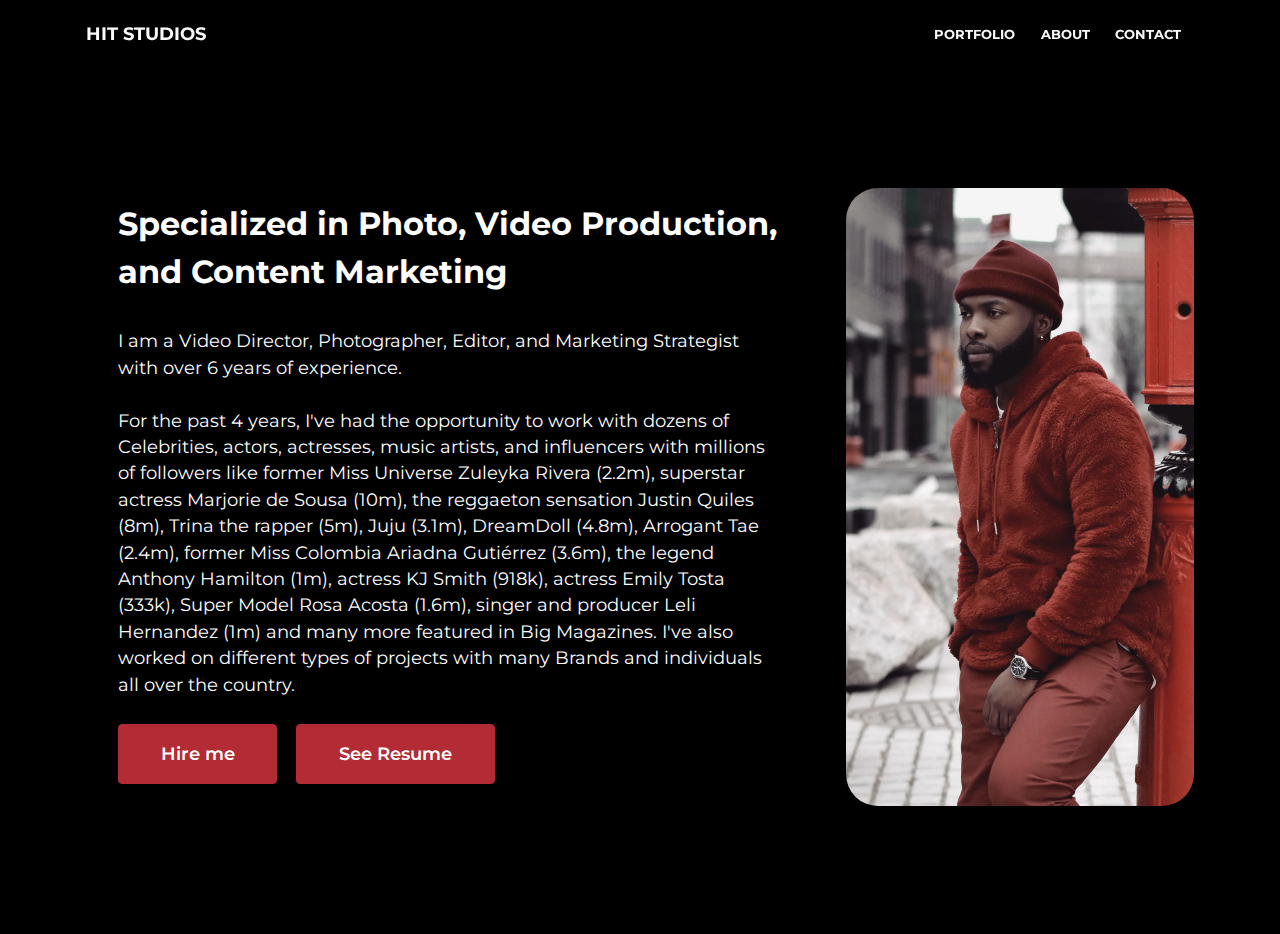
==== aboutme.html @ 70340713 "create github pages" ====
<!DOCTYPE html>
<html  >
<head>
  
  <meta charset="UTF-8">
  <meta http-equiv="X-UA-Compatible" content="IE=edge">
  
  <meta name="twitter:card" content="summary_large_image"/>
  <meta name="twitter:image:src" content="">
  <meta property="og:image" content="">
  <meta name="twitter:title" content="About">
  <meta name="viewport" content="width=device-width, initial-scale=1, minimum-scale=1">
  <link rel="shortcut icon" href="assets/images/logo1.png" type="image/x-icon">
  <meta name="description" content="">
  
  
  <title>About</title>
  <link rel="stylesheet" href="assets/tether/tether.min.css">
  <link rel="stylesheet" href="assets/bootstrap/css/bootstrap.min.css">
  <link rel="stylesheet" href="assets/bootstrap/css/bootstrap-grid.min.css">
  <link rel="stylesheet" href="assets/bootstrap/css/bootstrap-reboot.min.css">
  <link rel="stylesheet" href="assets/animatecss/animate.css">
  <link rel="stylesheet" href="assets/popup-overlay-plugin/style.css">
  <link rel="stylesheet" href="assets/dropdown/css/style.css">
  <link rel="stylesheet" href="assets/socicon/css/styles.css">
  <link rel="stylesheet" href="assets/theme/css/style.css">
  <link rel="preload" href="https://fonts.googleapis.com/css?family=Montserrat:100,200,300,400,500,600,700,800,900,100i,200i,300i,400i,500i,600i,700i,800i,900i&display=swap" as="style" onload="this.onload=null;this.rel='stylesheet'">
  <noscript><link rel="stylesheet" href="https://fonts.googleapis.com/css?family=Montserrat:100,200,300,400,500,600,700,800,900,100i,200i,300i,400i,500i,600i,700i,800i,900i&display=swap"></noscript>
  <link rel="preload" as="style" href="assets/mobirise/css/mbr-additional.css"><link rel="stylesheet" href="assets/mobirise/css/mbr-additional.css" type="text/css">
  
  
  <!-- Facebook Pixel Code -->
<script>
!function(f,b,e,v,n,t,s)
{if(f.fbq)return;n=f.fbq=function(){n.callMethod?
n.callMethod.apply(n,arguments):n.queue.push(arguments)};
if(!f._fbq)f._fbq=n;n.push=n;n.loaded=!0;n.version='2.0';
n.queue=[];t=b.createElement(e);t.async=!0;
t.src=v;s=b.getElementsByTagName(e)[0];
s.parentNode.insertBefore(t,s)}(window, document,'script',
'https://connect.facebook.net/en_US/fbevents.js');
fbq('init', '440185523638708');
fbq('track', 'PageView');
</script>
<noscript><img height="1" width="1" style="display:none"
src="https://www.facebook.com/tr?id=440185523638708&ev=PageView&noscript=1"
/></noscript>
<!-- End Facebook Pixel Code -->
  
</head>
<body>
  
  <section class="menu1 cid-u1KD0kD5bC" once="menu" id="menu1-4o">
    

    <nav class="navbar navbar-dropdown navbar-fixed-top navbar-expand-lg">

        <div class="container">
            <div class="navbar-brand">
                
                <span class="navbar-caption-wrap"><a class="navbar-caption text-white display-7" href="#">HIT STUDIOS</a></span>
            </div>            
            <button class="navbar-toggler" type="button" data-toggle="collapse" data-target="#navbarSupportedContent" aria-controls="navbarNavAltMarkup" aria-expanded="false" aria-label="Toggle navigation">
                <div class="hamburger">
                    <span></span>
                    <span></span>
                    <span></span>
                    <span></span>
                </div>
            </button>
            <div class="collapse navbar-collapse" id="navbarSupportedContent">
                <ul class="navbar-nav nav-dropdown nav-right" data-app-modern-menu="true"><li class="nav-item"><a class="nav-link link text-white text-primary display-4" href="index.html" aria-expanded="false"><strong>PORTFOLIO<br></strong><div class="line-animation"></div></a></li><li class="nav-item"><a class="nav-link link text-white text-primary display-4" href="aboutme.html" aria-expanded="false"><strong>ABOUT<br></strong><div class="line-animation"></div></a></li><li class="nav-item"><a class="nav-link link text-white text-primary display-4" href="contact.html" aria-expanded="false"><strong>CONTACT</strong></a></li></ul>

                
            </div>
        </div>
    </nav>
</section>

<section data-bs-version="5.1" class="header3 cid-u1K4dAaE6f" id="header03-3e">

    

    
    

    <div class="container">
        <div class="row justify-content-center">
            <div class="col-12 col-md-12 col-lg-4 image-wrapper">
                <img class="w-100" src="assets/images/7f0f833c-0591-4f5b-a99b-23167aa77775-2-696x1236.jpg" alt="">
            </div>
            <div class="col-12 col-lg col-md-12">
                <div class="text-wrapper align-left">
                    <h1 class="mbr-section-title mbr-fonts-style mb-4 display-5"><strong>Specialized in Photo, Video Production, and Content Marketing&nbsp;</strong></h1>
                    <p class="mbr-text mbr-fonts-style display-7">I am a Video Director, Photographer, Editor, and Marketing Strategist with over 6 years of experience.<br><br>For the past 4 years, I've had the opportunity to work with dozens of Celebrities, actors, actresses, music artists, and influencers with millions of followers like former Miss Universe Zuleyka Rivera (2.2m), superstar actress Marjorie de Sousa (10m), the reggaeton sensation Justin Quiles (8m), Trina the rapper (5m), Juju (3.1m), DreamDoll (4.8m), Arrogant Tae (2.4m), former Miss Colombia Ariadna Gutiérrez (3.6m), the legend Anthony Hamilton (1m), actress KJ Smith (918k), actress Emily Tosta (333k), Super Model Rosa Acosta (1.6m), singer and producer Leli Hernandez (1m) and many more featured in Big Magazines. I've also worked on different types of projects with many Brands and individuals all over the country.&nbsp;</p>
                    <div class="mbr-section-btn mt-3"><a class="btn btn-lg btn-secondary display-7" href="#">Hire me</a> <a class="btn btn-lg btn-secondary display-7" href="#">See Resume</a></div>
                </div>
            </div>
        </div>
    </div>
</section>


<script src="assets/web/assets/jquery/jquery.min.js"></script>
  <script src="assets/popper/popper.min.js"></script>
  <script src="assets/tether/tether.min.js"></script>
  <script src="assets/bootstrap/js/bootstrap.min.js"></script>
  <script src="assets/smoothscroll/smooth-scroll.js"></script>
  <script src="assets/viewportchecker/jquery.viewportchecker.js"></script>
  <script src="assets/dropdown/js/nav-dropdown.js"></script>
  <script src="assets/dropdown/js/navbar-dropdown.js"></script>
  <script src="assets/touchswipe/jquery.touch-swipe.min.js"></script>
  <script src="assets/theme/js/script.js"></script>
  
  
  
 <div id="scrollToTop" class="scrollToTop mbr-arrow-up"><a style="text-align: center;"><i class="mbr-arrow-up-icon mbr-arrow-up-icon-cm cm-icon cm-icon-smallarrow-up"></i></a></div>
    <input name="animation" type="hidden">
  </body>
</html>
---- assets/popup-overlay-plugin/style.css ----
html.is-builder .modal-backdrop.show {
    display: none !important;
}
---- assets/dropdown/css/style.css ----
.navbar-dropdown {
  left: 0;
  padding: 0;
  position: absolute;
  right: 0;
  top: 0;
  transition: all 0.45s ease;
  z-index: 1030;
  background: #282828; }
  .navbar-dropdown .navbar-logo {
    margin-right: 0.8rem;
    transition: margin 0.3s ease-in-out;
    vertical-align: middle; }
    .navbar-dropdown .navbar-logo img {
      height: 3.125rem;
      transition: all 0.3s ease-in-out; }
    .navbar-dropdown .navbar-logo.mbr-iconfont {
      font-size: 3.125rem;
      line-height: 3.125rem; }
  .navbar-dropdown .navbar-caption {
    font-weight: 700;
    white-space: normal;
    vertical-align: -4px;
    line-height: 3.125rem !important; }
    .navbar-dropdown .navbar-caption, .navbar-dropdown .navbar-caption:hover {
      color: inherit;
      text-decoration: none; }
  .navbar-dropdown .mbr-iconfont + .navbar-caption {
    vertical-align: -1px; }
  .navbar-dropdown.navbar-fixed-top {
    position: fixed; }
  .navbar-dropdown .navbar-brand span {
    vertical-align: -4px; }
  .navbar-dropdown.bg-color.transparent {
    background: none; }
  .navbar-dropdown.navbar-short .navbar-brand {
    padding: 0.625rem 0; }
    .navbar-dropdown.navbar-short .navbar-brand span {
      vertical-align: -1px; }
  .navbar-dropdown.navbar-short .navbar-caption {
    line-height: 2.375rem !important;
    vertical-align: -2px; }
  .navbar-dropdown.navbar-short .navbar-logo {
    margin-right: 0.5rem; }
    .navbar-dropdown.navbar-short .navbar-logo img {
      height: 2.375rem; }
    .navbar-dropdown.navbar-short .navbar-logo.mbr-iconfont {
      font-size: 2.375rem;
      line-height: 2.375rem; }
  .navbar-dropdown.navbar-short .mbr-table-cell {
    height: 3.625rem; }
  .navbar-dropdown .navbar-close {
    left: 0.6875rem;
    position: fixed;
    top: 0.75rem;
    z-index: 1000; }
  .navbar-dropdown .hamburger-icon {
    content: "";
    display: inline-block;
    vertical-align: middle;
    width: 16px;
    -webkit-box-shadow: 0 -6px 0 1px #282828,0 0 0 1px #282828,0 6px 0 1px #282828;
    -moz-box-shadow: 0 -6px 0 1px #282828,0 0 0 1px #282828,0 6px 0 1px #282828;
    box-shadow: 0 -6px 0 1px #282828,0 0 0 1px #282828,0 6px 0 1px #282828; }

.dropdown-menu .dropdown-toggle[data-toggle="dropdown-submenu"]::after {
  border-bottom: 0.35em solid transparent;
  border-left: 0.35em solid;
  border-right: 0;
  border-top: 0.35em solid transparent;
  margin-left: 0.3rem; }

.dropdown-menu .dropdown-item:focus {
  outline: 0; }

.nav-dropdown {
  font-size: 0.75rem;
  font-weight: 500;
  height: auto !important; }
  .nav-dropdown .nav-btn {
    padding-left: 1rem; }
  .nav-dropdown .link {
    margin: .667em 1.667em;
    font-weight: 500;
    padding: 0;
    transition: color .2s ease-in-out; }
    .nav-dropdown .link.dropdown-toggle {
      margin-right: 2.583em; }
      .nav-dropdown .link.dropdown-toggle::after {
        margin-left: .25rem;
        border-top: 0.35em solid;
        border-right: 0.35em solid transparent;
        border-left: 0.35em solid transparent;
        border-bottom: 0; }
      .nav-dropdown .link.dropdown-toggle[aria-expanded="true"] {
        margin: 0;
        padding: 0.667em 3.263em  0.667em 1.667em; }
  .nav-dropdown .link::after,
  .nav-dropdown .dropdown-item::after {
    color: inherit; }
  .nav-dropdown .btn {
    font-size: 0.75rem;
    font-weight: 700;
    letter-spacing: 0;
    margin-bottom: 0;
    padding-left: 1.25rem;
    padding-right: 1.25rem; }
  .nav-dropdown .dropdown-menu {
    border-radius: 0;
    border: 0;
    left: 0;
    margin: 0;
    padding-bottom: 1.25rem;
    padding-top: 1.25rem;
    position: relative; }
  .nav-dropdown .dropdown-submenu {
    margin-left: 0.125rem;
    top: 0; }
  .nav-dropdown .dropdown-item {
    font-weight: 500;
    line-height: 2;
    padding: 0.3846em 4.615em 0.3846em 1.5385em;
    position: relative;
    transition: color .2s ease-in-out, background-color .2s ease-in-out; }
    .nav-dropdown .dropdown-item::after {
      margin-top: -0.3077em;
      position: absolute;
      right: 1.1538em;
      top: 50%; }
    .nav-dropdown .dropdown-item:focus, .nav-dropdown .dropdown-item:hover {
      background: none; }

@media (max-width: 767px) {
  .nav-dropdown.navbar-toggleable-sm {
    bottom: 0;
    display: none;
    left: 0;
    overflow-x: hidden;
    position: fixed;
    top: 0;
    transform: translateX(-100%);
    -ms-transform: translateX(-100%);
    -webkit-transform: translateX(-100%);
    width: 18.75rem;
    z-index: 999; } }
.nav-dropdown.navbar-toggleable-xl {
  bottom: 0;
  display: none;
  left: 0;
  overflow-x: hidden;
  position: fixed;
  top: 0;
  transform: translateX(-100%);
  -ms-transform: translateX(-100%);
  -webkit-transform: translateX(-100%);
  width: 18.75rem;
  z-index: 999; }

.nav-dropdown-sm {
  display: block !important;
  overflow-x: hidden;
  overflow: auto;
  padding-top: 3.875rem; }
  .nav-dropdown-sm::after {
    content: "";
    display: block;
    height: 3rem;
    width: 100%; }
  .nav-dropdown-sm.collapse.in ~ .navbar-close {
    display: block !important; }
  .nav-dropdown-sm.collapsing, .nav-dropdown-sm.collapse.in {
    transform: translateX(0);
    -ms-transform: translateX(0);
    -webkit-transform: translateX(0);
    transition: all 0.25s ease-out;
    -webkit-transition: all 0.25s ease-out;
    background: #282828; }
  .nav-dropdown-sm.collapsing[aria-expanded="false"] {
    transform: translateX(-100%);
    -ms-transform: translateX(-100%);
    -webkit-transform: translateX(-100%); }
  .nav-dropdown-sm .nav-item {
    display: block;
    margin-left: 0 !important;
    padding-left: 0; }
  .nav-dropdown-sm .link,
  .nav-dropdown-sm .dropdown-item {
    border-top: 1px dotted rgba(255, 255, 255, 0.1);
    font-size: 0.8125rem;
    line-height: 1.6;
    margin: 0 !important;
    padding: 0.875rem 2.4rem 0.875rem 1.5625rem !important;
    position: relative;
    white-space: normal; }
    .nav-dropdown-sm .link:focus, .nav-dropdown-sm .link:hover,
    .nav-dropdown-sm .dropdown-item:focus,
    .nav-dropdown-sm .dropdown-item:hover {
      background: rgba(0, 0, 0, 0.2) !important;
      color: #c0a375; }
  .nav-dropdown-sm .nav-btn {
    position: relative;
    padding: 1.5625rem 1.5625rem 0 1.5625rem; }
    .nav-dropdown-sm .nav-btn::before {
      border-top: 1px dotted rgba(255, 255, 255, 0.1);
      content: "";
      left: 0;
      position: absolute;
      top: 0;
      width: 100%; }
    .nav-dropdown-sm .nav-btn + .nav-btn {
      padding-top: 0.625rem; }
      .nav-dropdown-sm .nav-btn + .nav-btn::before {
        display: none; }
  .nav-dropdown-sm .btn {
    padding: 0.625rem 0; }
  .nav-dropdown-sm .dropdown-toggle[data-toggle="dropdown-submenu"]::after {
    margin-left: .25rem;
    border-top: 0.35em solid;
    border-right: 0.35em solid transparent;
    border-left: 0.35em solid transparent;
    border-bottom: 0; }
  .nav-dropdown-sm .dropdown-toggle[data-toggle="dropdown-submenu"][aria-expanded="true"]::after {
    border-top: 0;
    border-right: 0.35em solid transparent;
    border-left: 0.35em solid transparent;
    border-bottom: 0.35em solid; }
  .nav-dropdown-sm .dropdown-menu {
    margin: 0;
    padding: 0;
    position: relative;
    top: 0;
    left: 0;
    width: 100%;
    border: 0;
    float: none;
    border-radius: 0;
    background: none; }
  .nav-dropdown-sm .dropdown-submenu {
    left: 100%;
    margin-left: 0.125rem;
    margin-top: -1.25rem;
    top: 0; }

.navbar-toggleable-sm .nav-dropdown .dropdown-menu {
  position: absolute; }

.navbar-toggleable-sm .nav-dropdown .dropdown-submenu {
  left: 100%;
  margin-left: 0.125rem;
  margin-top: -1.25rem;
  top: 0; }

.navbar-toggleable-sm.opened .nav-dropdown .dropdown-menu {
  position: relative; }

.navbar-toggleable-sm.opened .nav-dropdown .dropdown-submenu {
  left: 0;
  margin-left: 00rem;
  margin-top: 0rem;
  top: 0; }

.is-builder .nav-dropdown.collapsing {
  transition: none !important; }

/*# sourceMappingURL=style.css.map */
---- assets/socicon/css/styles.css ----
@charset "UTF-8";

@font-face {
  font-family: 'Socicon';
  src:  url('../fonts/socicon.eot');
  src:  url('../fonts/socicon.eot?#iefix') format('embedded-opentype'),
    url('../fonts/socicon.woff2') format('woff2'),
    url('../fonts/socicon.ttf') format('truetype'),
    url('../fonts/socicon.woff') format('woff'),
    url('../fonts/socicon.svg#socicon') format('svg');
  font-weight: normal;
  font-style: normal;
  font-display: swap;
}

[data-icon]:before {
  font-family: "socicon" !important;
  content: attr(data-icon);
  font-style: normal !important;
  font-weight: normal !important;
  font-variant: normal !important;
  text-transform: none !important;
  speak: none;
  line-height: 1;
  -webkit-font-smoothing: antialiased;
  -moz-osx-font-smoothing: grayscale;
}

[class^="socicon-"], [class*=" socicon-"] {
  /* use !important to prevent issues with browser extensions that change fonts */
  font-family: 'Socicon' !important;
  speak: none;
  font-style: normal;
  font-weight: normal;
  font-variant: normal;
  text-transform: none;
  line-height: 1;

  /* Better Font Rendering =========== */
  -webkit-font-smoothing: antialiased;
  -moz-osx-font-smoothing: grayscale;
}

.socicon-eitaa:before {
  content: "\e97c";
}
.socicon-soroush:before {
  content: "\e97d";
}
.socicon-bale:before {
  content: "\e97e";
}
.socicon-zazzle:before {
  content: "\e97b";
}
.socicon-society6:before {
  content: "\e97a";
}
.socicon-redbubble:before {
  content: "\e979";
}
.socicon-avvo:before {
  content: "\e978";
}
.socicon-stitcher:before {
  content: "\e977";
}
.socicon-googlehangouts:before {
  content: "\e974";
}
.socicon-dlive:before {
  content: "\e975";
}
.socicon-vsco:before {
  content: "\e976";
}
.socicon-flipboard:before {
  content: "\e973";
}
.socicon-ubuntu:before {
  content: "\e958";
}
.socicon-artstation:before {
  content: "\e959";
}
.socicon-invision:before {
  content: "\e95a";
}
.socicon-torial:before {
  content: "\e95b";
}
.socicon-collectorz:before {
  content: "\e95c";
}
.socicon-seenthis:before {
  content: "\e95d";
}
.socicon-googleplaymusic:before {
  content: "\e95e";
}
.socicon-debian:before {
  content: "\e95f";
}
.socicon-filmfreeway:before {
  content: "\e960";
}
.socicon-gnome:before {
  content: "\e961";
}
.socicon-itchio:before {
  content: "\e962";
}
.socicon-jamendo:before {
  content: "\e963";
}
.socicon-mix:before {
  content: "\e964";
}
.socicon-sharepoint:before {
  content: "\e965";
}
.socicon-tinder:before {
  content: "\e966";
}
.socicon-windguru:before {
  content: "\e967";
}
.socicon-cdbaby:before {
  content: "\e968";
}
.socicon-elementaryos:before {
  content: "\e969";
}
.socicon-stage32:before {
  content: "\e96a";
}
.socicon-tiktok:before {
  content: "\e96b";
}
.socicon-gitter:before {
  content: "\e96c";
}
.socicon-letterboxd:before {
  content: "\e96d";
}
.socicon-threema:before {
  content: "\e96e";
}
.socicon-splice:before {
  content: "\e96f";
}
.socicon-metapop:before {
  content: "\e970";
}
.socicon-naver:before {
  content: "\e971";
}
.socicon-remote:before {
  content: "\e972";
}
.socicon-internet:before {
  content: "\e957";
}
.socicon-moddb:before {
  content: "\e94b";
}
.socicon-indiedb:before {
  content: "\e94c";
}
.socicon-traxsource:before {
  content: "\e94d";
}
.socicon-gamefor:before {
  content: "\e94e";
}
.socicon-pixiv:before {
  content: "\e94f";
}
.socicon-myanimelist:before {
  content: "\e950";
}
.socicon-blackberry:before {
  content: "\e951";
}
.socicon-wickr:before {
  content: "\e952";
}
.socicon-spip:before {
  content: "\e953";
}
.socicon-napster:before {
  content: "\e954";
}
.socicon-beatport:before {
  content: "\e955";
}
.socicon-hackerone:before {
  content: "\e956";
}
.socicon-hackernews:before {
  content: "\e946";
}
.socicon-smashwords:before {
  content: "\e947";
}
.socicon-kobo:before {
  content: "\e948";
}
.socicon-bookbub:before {
  content: "\e949";
}
.socicon-mailru:before {
  content: "\e94a";
}
.socicon-gitlab:before {
  content: "\e945";
}
.socicon-instructables:before {
  content: "\e944";
}
.socicon-portfolio:before {
  content: "\e943";
}
.socicon-codered:before {
  content: "\e940";
}
.socicon-origin:before {
  content: "\e941";
}
.socicon-nextdoor:before {
  content: "\e942";
}
.socicon-udemy:before {
  content: "\e93f";
}
.socicon-livemaster:before {
  content: "\e93e";
}
.socicon-crunchbase:before {
  content: "\e93b";
}
.socicon-homefy:before {
  content: "\e93c";
}
.socicon-calendly:before {
  content: "\e93d";
}
.socicon-realtor:before {
  content: "\e90f";
}
.socicon-tidal:before {
  content: "\e910";
}
.socicon-qobuz:before {
  content: "\e911";
}
.socicon-natgeo:before {
  content: "\e912";
}
.socicon-mastodon:before {
  content: "\e913";
}
.socicon-unsplash:before {
  content: "\e914";
}
.socicon-homeadvisor:before {
  content: "\e915";
}
.socicon-angieslist:before {
  content: "\e916";
}
.socicon-codepen:before {
  content: "\e917";
}
.socicon-slack:before {
  content: "\e918";
}
.socicon-openaigym:before {
  content: "\e919";
}
.socicon-logmein:before {
  content: "\e91a";
}
.socicon-fiverr:before {
  content: "\e91b";
}
.socicon-gotomeeting:before {
  content: "\e91c";
}
.socicon-aliexpress:before {
  content: "\e91d";
}
.socicon-guru:before {
  content: "\e91e";
}
.socicon-appstore:before {
  content: "\e91f";
}
.socicon-homes:before {
  content: "\e920";
}
.socicon-zoom:before {
  content: "\e921";
}
.socicon-alibaba:before {
  content: "\e922";
}
.socicon-craigslist:before {
  content: "\e923";
}
.socicon-wix:before {
  content: "\e924";
}
.socicon-redfin:before {
  content: "\e925";
}
.socicon-googlecalendar:before {
  content: "\e926";
}
.socicon-shopify:before {
  content: "\e927";
}
.socicon-freelancer:before {
  content: "\e928";
}
.socicon-seedrs:before {
  content: "\e929";
}
.socicon-bing:before {
  content: "\e92a";
}
.socicon-doodle:before {
  content: "\e92b";
}
.socicon-bonanza:before {
  content: "\e92c";
}
.socicon-squarespace:before {
  content: "\e92d";
}
.socicon-toptal:before {
  content: "\e92e";
}
.socicon-gust:before {
  content: "\e92f";
}
.socicon-ask:before {
  content: "\e930";
}
.socicon-trulia:before {
  content: "\e931";
}
.socicon-loomly:before {
  content: "\e932";
}
.socicon-ghost:before {
  content: "\e933";
}
.socicon-upwork:before {
  content: "\e934";
}
.socicon-fundable:before {
  content: "\e935";
}
.socicon-booking:before {
  content: "\e936";
}
.socicon-googlemaps:before {
  content: "\e937";
}
.socicon-zillow:before {
  content: "\e938";
}
.socicon-niconico:before {
  content: "\e939";
}
.socicon-toneden:before {
  content: "\e93a";
}
.socicon-augment:before {
  content: "\e908";
}
.socicon-bitbucket:before {
  content: "\e909";
}
.socicon-fyuse:before {
  content: "\e90a";
}
.socicon-yt-gaming:before {
  content: "\e90b";
}
.socicon-sketchfab:before {
  content: "\e90c";
}
.socicon-mobcrush:before {
  content: "\e90d";
}
.socicon-microsoft:before {
  content: "\e90e";
}
.socicon-pandora:before {
  content: "\e907";
}
.socicon-messenger:before {
  content: "\e906";
}
.socicon-gamewisp:before {
  content: "\e905";
}
.socicon-bloglovin:before {
  content: "\e904";
}
.socicon-tunein:before {
  content: "\e903";
}
.socicon-gamejolt:before {
  content: "\e901";
}
.socicon-trello:before {
  content: "\e902";
}
.socicon-spreadshirt:before {
  content: "\e900";
}
.socicon-500px:before {
  content: "\e000";
}
.socicon-8tracks:before {
  content: "\e001";
}
.socicon-airbnb:before {
  content: "\e002";
}
.socicon-alliance:before {
  content: "\e003";
}
.socicon-amazon:before {
  content: "\e004";
}
.socicon-amplement:before {
  content: "\e005";
}
.socicon-android:before {
  content: "\e006";
}
.socicon-angellist:before {
  content: "\e007";
}
.socicon-apple:before {
  content: "\e008";
}
.socicon-appnet:before {
  content: "\e009";
}
.socicon-baidu:before {
  content: "\e00a";
}
.socicon-bandcamp:before {
  content: "\e00b";
}
.socicon-battlenet:before {
  content: "\e00c";
}
.socicon-mixer:before {
  content: "\e00d";
}
.socicon-bebee:before {
  content: "\e00e";
}
.socicon-bebo:before {
  content: "\e00f";
}
.socicon-behance:before {
  content: "\e010";
}
.socicon-blizzard:before {
  content: "\e011";
}
.socicon-blogger:before {
  content: "\e012";
}
.socicon-buffer:before {
  content: "\e013";
}
.socicon-chrome:before {
  content: "\e014";
}
.socicon-coderwall:before {
  content: "\e015";
}
.socicon-curse:before {
  content: "\e016";
}
.socicon-dailymotion:before {
  content: "\e017";
}
.socicon-deezer:before {
  content: "\e018";
}
.socicon-delicious:before {
  content: "\e019";
}
.socicon-deviantart:before {
  content: "\e01a";
}
.socicon-diablo:before {
  content: "\e01b";
}
.socicon-digg:before {
  content: "\e01c";
}
.socicon-discord:before {
  content: "\e01d";
}
.socicon-disqus:before {
  content: "\e01e";
}
.socicon-douban:before {
  content: "\e01f";
}
.socicon-draugiem:before {
  content: "\e020";
}
.socicon-dribbble:before {
  content: "\e021";
}
.socicon-drupal:before {
  content: "\e022";
}
.socicon-ebay:before {
  content: "\e023";
}
.socicon-ello:before {
  content: "\e024";
}
.socicon-endomodo:before {
  content: "\e025";
}
.socicon-envato:before {
  content: "\e026";
}
.socicon-etsy:before {
  content: "\e027";
}
.socicon-facebook:before {
  content: "\e028";
}
.socicon-feedburner:before {
  content: "\e029";
}
.socicon-filmweb:before {
  content: "\e02a";
}
.socicon-firefox:before {
  content: "\e02b";
}
.socicon-flattr:before {
  content: "\e02c";
}
.socicon-flickr:before {
  content: "\e02d";
}
.socicon-formulr:before {
  content: "\e02e";
}
.socicon-forrst:before {
  content: "\e02f";
}
.socicon-foursquare:before {
  content: "\e030";
}
.socicon-friendfeed:before {
  content: "\e031";
}
.socicon-github:before {
  content: "\e032";
}
.socicon-goodreads:before {
  content: "\e033";
}
.socicon-google:before {
  content: "\e034";
}
.socicon-googlescholar:before {
  content: "\e035";
}
.socicon-googlegroups:before {
  content: "\e036";
}
.socicon-googlephotos:before {
  content: "\e037";
}
.socicon-googleplus:before {
  content: "\e038";
}
.socicon-grooveshark:before {
  content: "\e039";
}
.socicon-hackerrank:before {
  content: "\e03a";
}
.socicon-hearthstone:before {
  content: "\e03b";
}
.socicon-hellocoton:before {
  content: "\e03c";
}
.socicon-heroes:before {
  content: "\e03d";
}
.socicon-smashcast:before {
  content: "\e03e";
}
.socicon-horde:before {
  content: "\e03f";
}
.socicon-houzz:before {
  content: "\e040";
}
.socicon-icq:before {
  content: "\e041";
}
.socicon-identica:before {
  content: "\e042";
}
.socicon-imdb:before {
  content: "\e043";
}
.socicon-instagram:before {
  content: "\e044";
}
.socicon-issuu:before {
  content: "\e045";
}
.socicon-istock:before {
  content: "\e046";
}
.socicon-itunes:before {
  content: "\e047";
}
.socicon-keybase:before {
  content: "\e048";
}
.socicon-lanyrd:before {
  content: "\e049";
}
.socicon-lastfm:before {
  content: "\e04a";
}
.socicon-line:before {
  content: "\e04b";
}
.socicon-linkedin:before {
  content: "\e04c";
}
.socicon-livejournal:before {
  content: "\e04d";
}
.socicon-lyft:before {
  content: "\e04e";
}
.socicon-macos:before {
  content: "\e04f";
}
.socicon-mail:before {
  content: "\e050";
}
.socicon-medium:before {
  content: "\e051";
}
.socicon-meetup:before {
  content: "\e052";
}
.socicon-mixcloud:before {
  content: "\e053";
}
.socicon-modelmayhem:before {
  content: "\e054";
}
.socicon-mumble:before {
  content: "\e055";
}
.socicon-myspace:before {
  content: "\e056";
}
.socicon-newsvine:before {
  content: "\e057";
}
.socicon-nintendo:before {
  content: "\e058";
}
.socicon-npm:before {
  content: "\e059";
}
.socicon-odnoklassniki:before {
  content: "\e05a";
}
.socicon-openid:before {
  content: "\e05b";
}
.socicon-opera:before {
  content: "\e05c";
}
.socicon-outlook:before {
  content: "\e05d";
}
.socicon-overwatch:before {
  content: "\e05e";
}
.socicon-patreon:before {
  content: "\e05f";
}
.socicon-paypal:before {
  content: "\e060";
}
.socicon-periscope:before {
  content: "\e061";
}
.socicon-persona:before {
  content: "\e062";
}
.socicon-pinterest:before {
  content: "\e063";
}
.socicon-play:before {
  content: "\e064";
}
.socicon-player:before {
  content: "\e065";
}
.socicon-playstation:before {
  content: "\e066";
}
.socicon-pocket:before {
  content: "\e067";
}
.socicon-qq:before {
  content: "\e068";
}
.socicon-quora:before {
  content: "\e069";
}
.socicon-raidcall:before {
  content: "\e06a";
}
.socicon-ravelry:before {
  content: "\e06b";
}
.socicon-reddit:before {
  content: "\e06c";
}
.socicon-renren:before {
  content: "\e06d";
}
.socicon-researchgate:before {
  content: "\e06e";
}
.socicon-residentadvisor:before {
  content: "\e06f";
}
.socicon-reverbnation:before {
  content: "\e070";
}
.socicon-rss:before {
  content: "\e071";
}
.socicon-sharethis:before {
  content: "\e072";
}
.socicon-skype:before {
  content: "\e073";
}
.socicon-slideshare:before {
  content: "\e074";
}
.socicon-smugmug:before {
  content: "\e075";
}
.socicon-snapchat:before {
  content: "\e076";
}
.socicon-songkick:before {
  content: "\e077";
}
.socicon-soundcloud:before {
  content: "\e078";
}
.socicon-spotify:before {
  content: "\e079";
}
.socicon-stackexchange:before {
  content: "\e07a";
}
.socicon-stackoverflow:before {
  content: "\e07b";
}
.socicon-starcraft:before {
  content: "\e07c";
}
.socicon-stayfriends:before {
  content: "\e07d";
}
.socicon-steam:before {
  content: "\e07e";
}
.socicon-storehouse:before {
  content: "\e07f";
}
.socicon-strava:before {
  content: "\e080";
}
.socicon-streamjar:before {
  content: "\e081";
}
.socicon-stumbleupon:before {
  content: "\e082";
}
.socicon-swarm:before {
  content: "\e083";
}
.socicon-teamspeak:before {
  content: "\e084";
}
.socicon-teamviewer:before {
  content: "\e085";
}
.socicon-technorati:before {
  content: "\e086";
}
.socicon-telegram:before {
  content: "\e087";
}
.socicon-tripadvisor:before {
  content: "\e088";
}
.socicon-tripit:before {
  content: "\e089";
}
.socicon-triplej:before {
  content: "\e08a";
}
.socicon-tumblr:before {
  content: "\e08b";
}
.socicon-twitch:before {
  content: "\e08c";
}
.socicon-twitter:before {
  content: "\e08d";
}
.socicon-uber:before {
  content: "\e08e";
}
.socicon-ventrilo:before {
  content: "\e08f";
}
.socicon-viadeo:before {
  content: "\e090";
}
.socicon-viber:before {
  content: "\e091";
}
.socicon-viewbug:before {
  content: "\e092";
}
.socicon-vimeo:before {
  content: "\e093";
}
.socicon-vine:before {
  content: "\e094";
}
.socicon-vkontakte:before {
  content: "\e095";
}
.socicon-warcraft:before {
  content: "\e096";
}
.socicon-wechat:before {
  content: "\e097";
}
.socicon-weibo:before {
  content: "\e098";
}
.socicon-whatsapp:before {
  content: "\e099";
}
.socicon-wikipedia:before {
  content: "\e09a";
}
.socicon-windows:before {
  content: "\e09b";
}
.socicon-wordpress:before {
  content: "\e09c";
}
.socicon-wykop:before {
  content: "\e09d";
}
.socicon-xbox:before {
  content: "\e09e";
}
.socicon-xing:before {
  content: "\e09f";
}
.socicon-yahoo:before {
  content: "\e0a0";
}
.socicon-yammer:before {
  content: "\e0a1";
}
.socicon-yandex:before {
  content: "\e0a2";
}
.socicon-yelp:before {
  content: "\e0a3";
}
.socicon-younow:before {
  content: "\e0a4";
}
.socicon-youtube:before {
  content: "\e0a5";
}
.socicon-zapier:before {
  content: "\e0a6";
}
.socicon-zerply:before {
  content: "\e0a7";
}
.socicon-zomato:before {
  content: "\e0a8";
}
.socicon-zynga:before {
  content: "\e0a9";
}
---- assets/theme/css/style.css ----
section{background-color:#ffffff}body{font-style:normal;line-height:1.5;font-weight:400;color:#000000;position:relative}section,.container,.container-fluid{position:relative;word-wrap:break-word}a.mbr-iconfont:hover{text-decoration:none}.article .lead p,.article .lead ul,.article .lead ol,.article .lead pre,.article .lead blockquote{margin-bottom:0}.mbr-section-title{font-style:normal;line-height:1.3}.mbr-section-subtitle{line-height:1.3}.mbr-text{font-style:normal;line-height:1.7}h1,h2,h3,h4,h5,h6,.display-1,.display-2,.display-4,.display-5,.display-7,span,p,a{line-height:1;word-break:break-word;word-wrap:break-word;font-weight:400}a{font-style:normal;font-weight:700;cursor:pointer}a,a:hover{text-decoration:none}b,strong{font-weight:bold}input:-webkit-autofill,input:-webkit-autofill:hover,input:-webkit-autofill:focus,input:-webkit-autofill:active{transition-delay:9999s;transition-property:background-color, color}textarea[type="hidden"]{display:none}section{background-position:50% 50%;background-repeat:no-repeat;background-size:cover}section .mbr-background-video,section .mbr-background-video-preview{position:absolute;bottom:0;left:0;right:0;top:0}.hidden{visibility:hidden}.mbr-z-index20{z-index:20}/*! Base colors */.mbr-white{color:#ffffff}.mbr-black{color:#000000}.mbr-bg-white{background-color:#ffffff}.mbr-bg-black{background-color:#000000}/*! Text-aligns */.align-left{text-align:left}.align-center{text-align:center}.align-right{text-align:right}/*! Font-weight  */.mbr-light{font-weight:300}.mbr-regular{font-weight:400}.mbr-semibold{font-weight:500}.mbr-bold{font-weight:700}/*! Media  */.media-content{flex-basis:100%}.media-container-row{display:flex;flex-direction:row;flex-wrap:wrap;justify-content:center;align-content:center;align-items:start}.media-container-row .media-size-item{width:400px}.media-container-column{display:flex;flex-direction:column;flex-wrap:wrap;justify-content:center;align-content:center;align-items:stretch}.media-container-column>*{width:100%}@media (min-width: 992px){.media-container-row{flex-wrap:nowrap}}figure{margin-bottom:0;overflow:hidden}figure[mbr-media-size]{transition:width 0.1s}img,iframe{display:block;width:100%}.card{background-color:transparent;border:none}.card-box{width:100%}.card-img{text-align:center;flex-shrink:0;-webkit-flex-shrink:0}.media{max-width:100%;margin:0 auto}.mbr-figure{align-self:center}.media-container>div{max-width:100%}.mbr-figure img,.card-img img{width:100%}@media (max-width: 991px){.media-size-item{width:auto !important}.media{width:auto}.mbr-figure{width:100% !important}}/*! Buttons */.mbr-section-btn{margin-left:-0.6rem;margin-right:-0.6rem;font-size:0}.btn{font-weight:600;border-width:1px;font-style:normal;margin:0.6rem 0.6rem;white-space:normal;transition:all 0.2s ease-in-out;display:inline-flex;align-items:center;justify-content:center;word-break:break-word}.btn-sm{font-weight:600;letter-spacing:0px;transition:all 0.3s ease-in-out}.btn-md{font-weight:600;letter-spacing:0px;transition:all 0.3s ease-in-out}.btn-lg{font-weight:600;letter-spacing:0px;transition:all 0.3s ease-in-out}.btn-form{margin:0}.btn-form:hover{cursor:pointer}nav .mbr-section-btn{margin-left:0rem;margin-right:0rem}/*! Btn icon margin */.btn .mbr-iconfont,.btn.btn-sm .mbr-iconfont{order:1;cursor:pointer;margin-left:0.5rem;vertical-align:sub}.btn.btn-md .mbr-iconfont,.btn.btn-md .mbr-iconfont{margin-left:0.8rem}.mbr-regular{font-weight:400}.mbr-semibold{font-weight:500}.mbr-bold{font-weight:700}[type="submit"]{-webkit-appearance:none}/*! Full-screen */.mbr-fullscreen .mbr-overlay{min-height:100vh}.mbr-fullscreen{display:flex;display:-moz-flex;display:-ms-flex;display:-o-flex;align-items:center;min-height:100vh;padding-top:3rem;padding-bottom:3rem}/*! Map */.map{height:25rem;position:relative}.map iframe{width:100%;height:100%}/*! Scroll to top arrow */.mbr-arrow-up{bottom:25px;right:90px;position:fixed;text-align:right;z-index:5000;color:#ffffff;font-size:22px}.mbr-arrow-up a{background:rgba(0,0,0,0.2);border-radius:50%;color:#fff;display:inline-block;height:60px;width:60px;border:2px solid #fff;outline-style:none !important;position:relative;text-decoration:none;transition:all 0.3s ease-in-out;cursor:pointer;text-align:center}.mbr-arrow-up a:hover{background-color:rgba(0,0,0,0.4)}.mbr-arrow-up a i{line-height:60px}.mbr-arrow-up-icon{display:block;color:#fff}.mbr-arrow-up-icon::before{content:"\203a";display:inline-block;font-family:serif;font-size:22px;line-height:1;font-style:normal;position:relative;top:6px;left:-4px;-webkit-transform:rotate(-90deg);transform:rotate(-90deg)}/*! Arrow Down */.mbr-arrow{position:absolute;bottom:45px;left:50%;width:60px;height:60px;cursor:pointer;background-color:rgba(80,80,80,0.5);border-radius:50%;-webkit-transform:translateX(-50%);transform:translateX(-50%)}@media (max-width: 767px){.mbr-arrow{display:none}}.mbr-arrow>a{display:inline-block;text-decoration:none;outline-style:none;-webkit-animation:arrowdown 1.7s ease-in-out infinite;animation:arrowdown 1.7s ease-in-out infinite;color:#ffffff}.mbr-arrow>a>i{position:absolute;top:-2px;left:15px;font-size:2rem}#scrollToTop a i::before{content:"";position:absolute;display:block;border-bottom:2.5px solid #fff;border-left:2.5px solid #fff;width:27.8%;height:27.8%;left:50%;top:51%;-webkit-transform:rotate(135deg);transform:translateY(-30%) translateX(-50%) rotate(135deg)}@keyframes arrowdown{0%{-webkit-transform:translateY(0px);transform:translateY(0px)}50%{-webkit-transform:translateY(-5px);transform:translateY(-5px)}100%{-webkit-transform:translateY(0px);transform:translateY(0px)}}@-webkit-keyframes arrowdown{0%{-webkit-transform:translateY(0px);transform:translateY(0px)}50%{-webkit-transform:translateY(-5px);transform:translateY(-5px)}100%{-webkit-transform:translateY(0px);transform:translateY(0px)}}@media (max-width: 500px){.mbr-arrow-up{left:0;right:0;text-align:center}}@keyframes gradient-animation{from{background-position:0% 100%;-webkit-animation-timing-function:ease-in-out;animation-timing-function:ease-in-out}to{background-position:100% 0%;-webkit-animation-timing-function:ease-in-out;animation-timing-function:ease-in-out}}@-webkit-keyframes gradient-animation{from{background-position:0% 100%;-webkit-animation-timing-function:ease-in-out;animation-timing-function:ease-in-out}to{background-position:100% 0%;-webkit-animation-timing-function:ease-in-out;animation-timing-function:ease-in-out}}.bg-gradient{background-size:200% 200%;animation:gradient-animation 5s infinite alternate;-webkit-animation:gradient-animation 5s infinite alternate}.menu .navbar-brand{display:-webkit-flex}.menu .navbar-brand span{display:flex;display:-webkit-flex}.menu .navbar-brand .navbar-caption-wrap{display:-webkit-flex}.menu .navbar-brand .navbar-logo img{display:-webkit-flex;width:auto}@media (min-width: 768px) and (max-width: 991px){.menu .navbar-toggleable-sm .navbar-nav{display:-ms-flexbox}}@media (max-width: 991px){.menu .navbar-collapse{max-height:93.5vh}.menu .navbar-collapse.show{overflow:auto}}@media (min-width: 992px){.menu .navbar-nav.nav-dropdown{display:-webkit-flex}.menu .navbar-toggleable-sm .navbar-collapse{display:-webkit-flex !important}.menu .collapsed .navbar-collapse{max-height:93.5vh}.menu .collapsed .navbar-collapse.show{overflow:auto}}@media (max-width: 767px){.menu .navbar-collapse{max-height:80vh}}.nav-link .mbr-iconfont{margin-right:.5rem}.navbar{display:-webkit-flex;-webkit-flex-wrap:wrap;-webkit-align-items:center;-webkit-justify-content:space-between}.navbar-collapse{-webkit-flex-basis:100%;-webkit-flex-grow:1;-webkit-align-items:center}.nav-dropdown .link{padding:0.667em 1.667em !important;margin:0 !important}.nav{display:-webkit-flex;-webkit-flex-wrap:wrap}.row{display:-webkit-flex;-webkit-flex-wrap:wrap}.justify-content-center{-webkit-justify-content:center}.form-inline{display:-webkit-flex}.card-wrapper{-webkit-flex:1}.carousel-control{z-index:10;display:-webkit-flex}.carousel-controls{display:-webkit-flex}.media{display:-webkit-flex}.form-group:focus{outline:none}.jq-selectbox__select{padding:7px 0;position:relative}.jq-selectbox__dropdown{overflow:hidden;border-radius:10px;position:absolute;top:100%;left:0 !important;width:100% !important}.jq-selectbox__trigger-arrow{right:0;-webkit-transform:translateY(-50%);transform:translateY(-50%)}.jq-selectbox li{padding:1.07em 0.5em}input[type="range"]{padding-left:0 !important;padding-right:0 !important}.modal-dialog,.modal-content{height:100%}.modal-dialog .carousel-inner{height:calc(100vh - 1.75rem)}@media (max-width: 575px){.modal-dialog .carousel-inner{height:calc(100vh - 1rem)}}.carousel-item{text-align:center}.carousel-item img{margin:auto}.navbar-toggler{align-self:flex-start;padding:0.25rem 0.75rem;font-size:1.25rem;line-height:1;background:transparent;border:1px solid transparent;border-radius:0.25rem}.navbar-toggler:focus,.navbar-toggler:hover{text-decoration:none}.navbar-toggler-icon{display:inline-block;width:1.5em;height:1.5em;vertical-align:middle;content:"";background:no-repeat center center;background-size:100% 100%}.navbar-toggler-left{position:absolute;left:1rem}.navbar-toggler-right{position:absolute;right:1rem}.card-img{width:auto}.menu .navbar.collapsed:not(.beta-menu){flex-direction:column}.carousel-item.active,.carousel-item-next,.carousel-item-prev{display:flex}.note-air-layout .dropup .dropdown-menu,.note-air-layout .navbar-fixed-bottom .dropdown .dropdown-menu{bottom:initial !important}html,body{height:auto;min-height:100vh}.dropup .dropdown-toggle::after{display:none}.form-asterisk{font-family:initial;position:absolute;top:-2px;font-weight:normal}.form-control-label{position:relative;cursor:pointer;margin-bottom:0.357em;padding:0}.alert{color:#ffffff;border-radius:0;border:0;font-size:1.1rem;line-height:1.5;margin-bottom:1.875rem;padding:1.25rem;position:relative;text-align:center}.alert.alert-form::after{background-color:inherit;bottom:-7px;content:"";display:block;height:14px;left:50%;margin-left:-7px;position:absolute;-webkit-transform:rotate(45deg);transform:rotate(45deg);width:14px}.form-control{background-color:#ffffff;background-clip:border-box;color:#000000;line-height:1rem !important;height:auto;padding:0.6rem 1.2rem;transition:border-color 0.25s ease 0s;border:1px solid transparent !important;border-radius:4px;box-shadow:rgba(0,0,0,0.07) 0px 1px 1px 0px,rgba(0,0,0,0.07) 0px 1px 3px 0px,rgba(0,0,0,0.03) 0px 0px 0px 1px}.form-active .form-control:invalid{border-color:red}form .row{margin-left:-0.6rem;margin-right:-0.6rem}form .row [class*="col"]{padding-left:0.6rem;padding-right:0.6rem}form .mbr-section-btn{margin:0;padding-left:0.6rem;padding-right:0.6rem}form .btn{display:flex;padding:0.6rem 1.2rem;margin:0}form .form-check-input{margin-top:.5}textarea.form-control{line-height:1.5rem !important}.form-group{margin-bottom:1.2rem}.form-control,form .btn{min-height:48px}.gdpr-block label span.textGDPR input[name='gdpr']{top:7px}.form-control:focus{box-shadow:none}:focus{outline:none}.mbr-overlay{background-color:#000;bottom:0;left:0;opacity:0.5;position:absolute;right:0;top:0;z-index:0;pointer-events:none}blockquote{font-style:italic;padding:3rem;font-size:1.09rem;position:relative;border-left:3px solid}ul,ol,pre,blockquote{margin-bottom:2.3125rem}.mt-4{margin-top:2rem !important}.mb-4{margin-bottom:2rem !important}@media (min-width: 992px){.container{padding-left:16px;padding-right:16px}.row{margin-left:-16px;margin-right:-16px}.row>[class*="col"]{padding-left:16px;padding-right:16px}}@media (min-width: 768px){.container-fluid{padding-left:32px;padding-right:32px}}@media (min-width: 768px) and (max-width: 991px){.mbr-container{padding-left:32px;padding-right:32px}}@media (max-width: 767px){.mbr-container{padding-left:16px;padding-right:16px}}.card-wrapper,.item-wrapper{overflow:hidden}.app-video-wrapper>img{opacity:1}
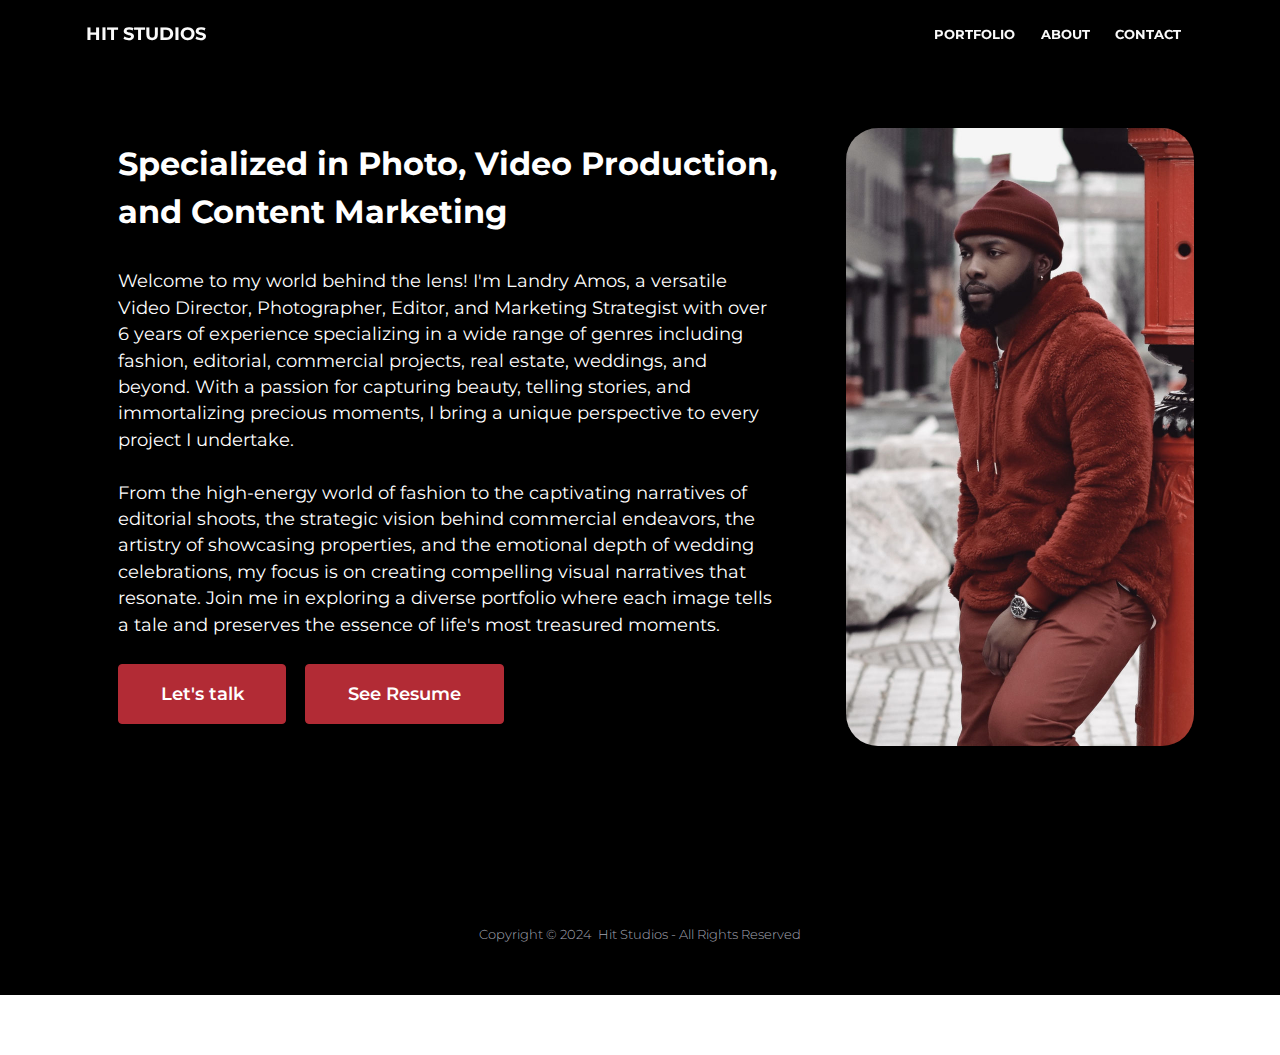
==== commit 5aecfbb7: "create github pages" ====
--- a/aboutme.html
+++ b/aboutme.html
@@ -50,7 +50,64 @@
 </head>
 <body>
   
-  <section class="menu1 cid-u1KD0kD5bC" once="menu" id="menu1-4o">
+  <section data-bs-version="5.1" class="header3 cid-u1K4dAaE6f" id="header03-3e">
+
+    
+
+    
+    
+
+    <div class="container">
+        <div class="row justify-content-center">
+            <div class="col-12 col-md-12 col-lg-4 image-wrapper">
+                <img class="w-100" src="assets/images/7f0f833c-0591-4f5b-a99b-23167aa77775-2-696x1236.jpg" alt="">
+            </div>
+            <div class="col-12 col-lg col-md-12">
+                <div class="text-wrapper align-left">
+                    <h1 class="mbr-section-title mbr-fonts-style mb-4 display-5"><strong>Specialized in Photo, Video Production, and Content Marketing&nbsp;</strong></h1>
+                    <p class="mbr-text mbr-fonts-style display-7">Welcome to my world behind the lens! I'm Landry Amos, a versatile Video Director, Photographer, Editor, and Marketing Strategist with over 6 years of experience&nbsp;specializing in a wide range of genres including fashion, editorial, commercial projects, real estate, weddings, and beyond. With a passion for capturing beauty, telling stories, and immortalizing precious moments, I bring a unique perspective to every project I undertake.<br><br> From the high-energy world of fashion to the captivating narratives of editorial shoots, the strategic vision behind commercial endeavors, the artistry of showcasing properties, and the emotional depth of wedding celebrations, my focus is on creating compelling visual narratives that resonate. Join me in exploring a diverse portfolio where each image tells a tale and preserves the essence of life's most treasured moments.<br></p>
+                    <div class="mbr-section-btn mt-3"><a class="btn btn-lg btn-secondary display-7" href="#">Let's talk</a> <a class="btn btn-lg btn-secondary display-7" href="#">See Resume</a></div>
+                </div>
+            </div>
+        </div>
+    </div>
+</section>
+
+<section class="extFooter cid-u1L9KST6u7" id="extFooter22-57">
+
+    
+
+    
+
+    <div class="container">
+        <div class="row align-center justify-content-center align-items-center">
+            <div class="logo-section col-sm-12 col-lg-4">
+                <a href="index.html"><img src="assets/images/logo-the-hit-white-121x121.png" height="128" alt="" style="height: 3.8rem;">
+                </a>
+            </div>
+            <div class="col-sm-12 col-lg-4 mbr-text mbr-fonts-style mbr-light display-4">Copyright © 2024&nbsp; Hit Studios - All Rights Reserved</div>
+            <div class="social-media col-sm-12 col-lg-4">
+                <ul>
+                    <li>
+                      <a class="icon-transition" href="https://www.instagram.com/iamthehit/" target="_blank">
+                        <span class="mbr-iconfont socicon-instagram socicon"></span>
+                      </a>
+                    </li>
+                    <li>
+                      <a class="icon-transition" href="https://www.facebook.com/iamthehit" target="_blank">
+                        <span class="mbr-iconfont socicon-facebook socicon"></span>
+                      </a>
+                    </li>
+                    
+                    
+                    
+                </ul>
+            </div>
+        </div>
+    </div>
+</section>
+
+<section class="menu1 cid-u1KD0kD5bC" once="menu" id="menu1-4o">
     
 
     <nav class="navbar navbar-dropdown navbar-fixed-top navbar-expand-lg">
@@ -77,29 +134,6 @@
     </nav>
 </section>
 
-<section data-bs-version="5.1" class="header3 cid-u1K4dAaE6f" id="header03-3e">
-
-    
-
-    
-    
-
-    <div class="container">
-        <div class="row justify-content-center">
-            <div class="col-12 col-md-12 col-lg-4 image-wrapper">
-                <img class="w-100" src="assets/images/7f0f833c-0591-4f5b-a99b-23167aa77775-2-696x1236.jpg" alt="">
-            </div>
-            <div class="col-12 col-lg col-md-12">
-                <div class="text-wrapper align-left">
-                    <h1 class="mbr-section-title mbr-fonts-style mb-4 display-5"><strong>Specialized in Photo, Video Production, and Content Marketing&nbsp;</strong></h1>
-                    <p class="mbr-text mbr-fonts-style display-7">I am a Video Director, Photographer, Editor, and Marketing Strategist with over 6 years of experience.<br><br>For the past 4 years, I've had the opportunity to work with dozens of Celebrities, actors, actresses, music artists, and influencers with millions of followers like former Miss Universe Zuleyka Rivera (2.2m), superstar actress Marjorie de Sousa (10m), the reggaeton sensation Justin Quiles (8m), Trina the rapper (5m), Juju (3.1m), DreamDoll (4.8m), Arrogant Tae (2.4m), former Miss Colombia Ariadna Gutiérrez (3.6m), the legend Anthony Hamilton (1m), actress KJ Smith (918k), actress Emily Tosta (333k), Super Model Rosa Acosta (1.6m), singer and producer Leli Hernandez (1m) and many more featured in Big Magazines. I've also worked on different types of projects with many Brands and individuals all over the country.&nbsp;</p>
-                    <div class="mbr-section-btn mt-3"><a class="btn btn-lg btn-secondary display-7" href="#">Hire me</a> <a class="btn btn-lg btn-secondary display-7" href="#">See Resume</a></div>
-                </div>
-            </div>
-        </div>
-    </div>
-</section>
-
 
 <script src="assets/web/assets/jquery/jquery.min.js"></script>
   <script src="assets/popper/popper.min.js"></script>
--- a/assets/mobirise/css/mbr-additional.css
+++ b/assets/mobirise/css/mbr-additional.css
@@ -679,83 +679,114 @@
 a {
   transition: color 0.6s;
 }
-.cid-u1KqvxJMVM {
-  padding-top: 0rem;
-  padding-bottom: 4rem;
+.cid-u1KQ5vctic {
+  padding-top: 0px;
+  padding-bottom: 90px;
+  overflow: hidden;
+  box-sizing: border-box;
   background-color: #000000;
 }
-@media (min-width: 1400px) {
-  .cid-u1KqvxJMVM .container {
-    max-width: 1162px;
-  }
-}
-.cid-u1KqvxJMVM .btn {
-  padding: 24px 60px;
-  color: #000000;
-  border-radius: 60px;
-}
-.cid-u1KqvxJMVM .btn:hover,
-.cid-u1KqvxJMVM .btn:focus {
-  border-color: #ffff33 !important;
-  background-color: #ffff33 !important;
-}
-@media (min-width: 768px) {
-  .cid-u1KqvxJMVM .mbr-section-head {
-    display: flex;
-    justify-content: space-between;
-  }
-}
-.cid-u1KqvxJMVM img,
-.cid-u1KqvxJMVM .item-img {
-  transition: all 0.5s;
+.cid-u1KQ5vctic .mbr-slider .carousel-control {
+  background: #1b1b1b;
+}
+.cid-u1KQ5vctic .mbr-slider .carousel-control-prev {
+  left: 0;
+  margin-left: 2.5rem;
+}
+.cid-u1KQ5vctic .mbr-slider .carousel-control-next {
+  right: 0;
+  margin-right: 2.5rem;
+}
+.cid-u1KQ5vctic .mbr-slider .modal-body .close {
+  background: #1b1b1b;
+}
+.cid-u1KQ5vctic .mbr-gallery-item > div::before {
+  content: '';
+  position: absolute;
+  left: 0;
+  top: 0;
   width: 100%;
   height: 100%;
-}
-.cid-u1KqvxJMVM .item-img {
-  height: 100%;
-}
-.cid-u1KqvxJMVM .item-img img {
-  object-fit: cover;
-}
-.cid-u1KqvxJMVM .item-wrapper {
+  background-color: #ffffff;
+  opacity: 0;
+  -webkit-transition: 0.2s opacity ease-in-out;
+  transition: 0.2s opacity ease-in-out;
+}
+.cid-u1KQ5vctic .icon-focus {
+  display: none;
+}
+.cid-u1KQ5vctic .mbr-gallery-title {
+  transition: all 0.5s ease;
+  position: absolute;
+  text-align: left;
+  display: none;
+  width: 100%;
+  top: 0;
+  right: 0;
+  padding: 1rem;
+  color: #000000;
+  font-weight: bold;
+  background: transparent;
+  -webkit-transition: all 0.5s ease;
+  -moz-transition: all 0.5s ease;
+  -o-transition: all 0.5s ease;
+  -ms-transition: all 0.5s ease;
+}
+.cid-u1KQ5vctic ul {
+  font-size: 0;
+}
+.cid-u1KQ5vctic .mbr-gallery-filter ul li .btn {
+  border: none;
+  background-color: transparent;
+  color: #ffffff !important;
+  padding: 0.5rem 1rem 0.6rem;
+  border-radius: 0;
+  margin: 0 !important;
+  transition: padding, border 0s, transform 0.2s;
+}
+.cid-u1KQ5vctic .mbr-gallery-filter ul li.active .btn {
+  padding: 0.5rem 1rem 0.5rem;
+  border-radius: 0 !important;
   position: relative;
-  height: 100%;
-}
-.cid-u1KqvxJMVM .item-content {
-  z-index: 3;
-  min-width: 250px;
-  text-align: center;
-  top: 60%;
-  left: 50%;
+}
+.cid-u1KQ5vctic .mbr-gallery-filter ul li.active .btn:after {
+  content: '';
   position: absolute;
-  opacity: 0;
-  transform: translate(-50%, -20%);
-  transition: 700ms cubic-bezier(0.17, 0.67, 0, 1.01);
-}
-.cid-u1KqvxJMVM .mbr-text,
-.cid-u1KqvxJMVM .mbr-section-btn {
-  color: #ffffff;
-}
-.cid-u1KqvxJMVM .item-wrapper:hover .item-content {
-  opacity: 1;
-  transform: translate(-50%, -50%);
-}
-.cid-u1KqvxJMVM .item-wrapper:hover img {
-  -webkit-filter: brightness(30%);
-  filter: brightness(30%);
-}
-.cid-u1KqvxJMVM .item:focus,
-.cid-u1KqvxJMVM span:focus {
-  outline: none;
-}
-.cid-u1KqvxJMVM .item {
-  cursor: pointer;
-  margin-bottom: 2rem;
+  bottom: 0;
+  left: 0;
+  width: 100%;
+  height: 3px;
+  background: linear-gradient(90deg, #b22b35, #b22b35);
+}
+.cid-u1KQ5vctic .mbr-gallery-filter ul li {
+  padding: 0;
+}
+.cid-u1KQ5vctic .mbr-gallery-item > div:hover .mbr-gallery-title {
+  padding-bottom: 1.5rem;
+  display: block;
+}
+.cid-u1KQ5vctic .mbr-gallery-item > div:hover:before {
+  opacity: 0.2 !important;
+}
+.cid-u1KQ5vctic .btn {
+  background: none;
+  border-radius: 0 !important;
+}
+.cid-u1KQ5vctic .btn:hover {
+  background: transparent !important;
+}
+.cid-u1KQ5vctic .btn:hover:before {
+  background: transparent !important;
+}
+.cid-u1KQ5vctic .btn:before {
+  background-color: transparent !important;
+}
+.cid-u1KQ5vctic .btn:focus {
+  box-shadow: none;
+}
+.cid-u1KQ5vctic .mbr-section-title {
   position: relative;
-}
-.cid-u1KqvxJMVM .Bg {
-  padding: 0.5rem 1rem;
-  background-color: #ffff33;
+  z-index: 1;
 }
 .cid-sLuKEisDim {
   padding-top: 30px;
@@ -1197,130 +1228,12 @@
     margin-top: 0px;
   }
 }
-.cid-sMZ2LNMrCf {
-  padding-top: 45px;
-  padding-bottom: 90px;
-  overflow: hidden;
-  box-sizing: border-box;
-  background-color: #ffffff;
-}
-.cid-sMZ2LNMrCf .mbr-slider .carousel-control {
-  background: #1b1b1b;
-}
-.cid-sMZ2LNMrCf .mbr-slider .carousel-control-prev {
-  left: 0;
-  margin-left: 2.5rem;
-}
-.cid-sMZ2LNMrCf .mbr-slider .carousel-control-next {
-  right: 0;
-  margin-right: 2.5rem;
-}
-.cid-sMZ2LNMrCf .mbr-slider .modal-body .close {
-  background: #1b1b1b;
-}
-.cid-sMZ2LNMrCf .mbr-gallery-item > div::before {
-  content: '';
-  position: absolute;
-  left: 0;
-  top: 0;
-  width: 100%;
-  height: 100%;
-  background-color: #ffffff;
-  opacity: 0;
-  -webkit-transition: 0.2s opacity ease-in-out;
-  transition: 0.2s opacity ease-in-out;
-}
-.cid-sMZ2LNMrCf .icon-focus {
-  display: none;
-}
-.cid-sMZ2LNMrCf .mbr-gallery-title {
-  transition: all 0.5s ease;
-  position: absolute;
-  text-align: left;
-  display: none;
-  width: 100%;
-  top: 0;
-  right: 0;
-  padding: 1rem;
-  color: #000000;
-  font-weight: bold;
-  background: transparent;
-  -webkit-transition: all 0.5s ease;
-  -moz-transition: all 0.5s ease;
-  -o-transition: all 0.5s ease;
-  -ms-transition: all 0.5s ease;
-}
-.cid-sMZ2LNMrCf ul {
-  font-size: 0;
-}
-.cid-sMZ2LNMrCf .mbr-gallery-filter ul li .btn {
-  border: none;
-  background-color: transparent;
-  color: #232323 !important;
-  padding: 0.5rem 1rem 0.6rem;
-  border-radius: 0;
-  margin: 0 !important;
-  transition: padding, border 0s, transform 0.2s;
-}
-.cid-sMZ2LNMrCf .mbr-gallery-filter ul li.active .btn {
-  padding: 0.5rem 1rem 0.5rem;
-  border-radius: 0 !important;
-  position: relative;
-}
-.cid-sMZ2LNMrCf .mbr-gallery-filter ul li.active .btn:after {
-  content: '';
-  position: absolute;
-  bottom: 0;
-  left: 0;
-  width: 100%;
-  height: 3px;
-  background: linear-gradient(90deg, #b22b35, #b22b35);
-}
-.cid-sMZ2LNMrCf .mbr-gallery-filter ul li {
-  padding: 0;
-}
-.cid-sMZ2LNMrCf .mbr-gallery-item > div:hover .mbr-gallery-title {
-  padding-bottom: 1.5rem;
-  display: block;
-}
-.cid-sMZ2LNMrCf .mbr-gallery-item > div:hover:before {
-  opacity: 0 !important;
-}
-.cid-sMZ2LNMrCf .btn {
-  background: none;
-  border-radius: 0 !important;
-}
-.cid-sMZ2LNMrCf .btn:hover {
-  background: transparent !important;
-}
-.cid-sMZ2LNMrCf .btn:hover:before {
-  background: transparent !important;
-}
-.cid-sMZ2LNMrCf .btn:before {
-  background-color: transparent !important;
-}
-.cid-sMZ2LNMrCf .btn:focus {
-  box-shadow: none;
-}
-.cid-sMZ2LNMrCf .mbr-section-title {
-  position: relative;
-  z-index: 1;
-  color: #3f424e;
-}
-.cid-sLFXK0zNur {
-  padding-top: 0rem;
-  padding-bottom: 4rem;
-  background-color: #ffffff;
-}
-.cid-sLFXK0zNur .mbr-section-title {
-  color: #ffffff;
-}
-.cid-sLuKEisDim {
+.cid-u1L9KST6u7 {
   padding-top: 30px;
   padding-bottom: 30px;
   background-color: #000000;
 }
-.cid-sLuKEisDim .social-media {
+.cid-u1L9KST6u7 .social-media {
   display: flex;
   -webkit-align-items: center;
   align-items: center;
@@ -1328,16 +1241,16 @@
   justify-content: flex-end;
   padding-right: 4rem;
 }
-.cid-sLuKEisDim .social-media ul {
+.cid-u1L9KST6u7 .social-media ul {
   margin: 0;
   padding: 0;
   margin-bottom: 8px;
 }
-.cid-sLuKEisDim .social-media ul li {
+.cid-u1L9KST6u7 .social-media ul li {
   padding: 4px;
   display: inline-block;
 }
-.cid-sLuKEisDim .logo-section {
+.cid-u1L9KST6u7 .logo-section {
   display: flex;
   -webkit-align-items: center;
   align-items: center;
@@ -1345,10 +1258,10 @@
   justify-content: flex-start;
   padding-left: 4rem;
 }
-.cid-sLuKEisDim .logo-section img {
+.cid-u1L9KST6u7 .logo-section img {
   width: auto;
 }
-.cid-sLuKEisDim .icon-transition span {
+.cid-u1L9KST6u7 .icon-transition span {
   color: #ffffff;
   display: block;
   padding: 0.1rem 0.8rem;
@@ -1361,25 +1274,141 @@
   transition: all 0.3s ease-out 0s;
   font-size: 13px;
 }
-.cid-sLuKEisDim .icon-transition span:hover {
+.cid-u1L9KST6u7 .icon-transition span:hover {
   background-color: #3f424e;
 }
-.cid-sLuKEisDim .mbr-text {
+.cid-u1L9KST6u7 .mbr-text {
   color: #a3a6b2;
 }
 @media (max-width: 991px) {
-  .cid-sLuKEisDim .social-media {
+  .cid-u1L9KST6u7 .social-media {
     -webkit-justify-content: center;
     justify-content: center;
     padding-right: 15px;
   }
-  .cid-sLuKEisDim .logo-section {
+  .cid-u1L9KST6u7 .logo-section {
     -webkit-justify-content: center;
     justify-content: center;
     padding-left: 15px;
     margin-bottom: 1.5rem;
   }
-  .cid-sLuKEisDim .mbr-text {
+  .cid-u1L9KST6u7 .mbr-text {
+    margin-bottom: 1.5rem;
+  }
+}
+.cid-u1K4dAaE6f {
+  padding-top: 8rem;
+  padding-bottom: 8rem;
+  background-color: #000000;
+}
+.cid-u1K4dAaE6f .mbr-fallback-image.disabled {
+  display: none;
+}
+.cid-u1K4dAaE6f .mbr-fallback-image {
+  display: block;
+  background-size: cover;
+  background-position: center center;
+  width: 100%;
+  height: 100%;
+  position: absolute;
+  top: 0;
+}
+@media (max-width: 991px) {
+  .cid-u1K4dAaE6f .image-wrapper {
+    margin-bottom: 1rem;
+  }
+}
+.cid-u1K4dAaE6f img {
+  border-radius: 2rem;
+}
+.cid-u1K4dAaE6f .row {
+  flex-direction: row-reverse;
+}
+.cid-u1K4dAaE6f .row {
+  align-items: center;
+}
+@media (max-width: 991px) {
+  .cid-u1K4dAaE6f .image-wrapper {
+    padding: 1rem;
+  }
+}
+@media (min-width: 992px) {
+  .cid-u1K4dAaE6f .text-wrapper {
+    padding: 0 2rem;
+  }
+}
+.cid-u1K4dAaE6f .mbr-section-title {
+  color: #ffffff;
+}
+.cid-u1K4dAaE6f .mbr-text,
+.cid-u1K4dAaE6f .mbr-section-btn {
+  color: #ffffff;
+}
+.cid-u1L9KST6u7 {
+  padding-top: 30px;
+  padding-bottom: 30px;
+  background-color: #000000;
+}
+.cid-u1L9KST6u7 .social-media {
+  display: flex;
+  -webkit-align-items: center;
+  align-items: center;
+  -webkit-justify-content: flex-end;
+  justify-content: flex-end;
+  padding-right: 4rem;
+}
+.cid-u1L9KST6u7 .social-media ul {
+  margin: 0;
+  padding: 0;
+  margin-bottom: 8px;
+}
+.cid-u1L9KST6u7 .social-media ul li {
+  padding: 4px;
+  display: inline-block;
+}
+.cid-u1L9KST6u7 .logo-section {
+  display: flex;
+  -webkit-align-items: center;
+  align-items: center;
+  -webkit-justify-content: flex-start;
+  justify-content: flex-start;
+  padding-left: 4rem;
+}
+.cid-u1L9KST6u7 .logo-section img {
+  width: auto;
+}
+.cid-u1L9KST6u7 .icon-transition span {
+  color: #ffffff;
+  display: block;
+  padding: 0.1rem 0.8rem;
+  height: 3em;
+  line-height: 3em;
+  border-radius: 50%;
+  background-color: #000000;
+  width: 3em;
+  -webkit-transition: all 0.3s ease-out 0s;
+  transition: all 0.3s ease-out 0s;
+  font-size: 13px;
+}
+.cid-u1L9KST6u7 .icon-transition span:hover {
+  background-color: #3f424e;
+}
+.cid-u1L9KST6u7 .mbr-text {
+  color: #a3a6b2;
+}
+@media (max-width: 991px) {
+  .cid-u1L9KST6u7 .social-media {
+    -webkit-justify-content: center;
+    justify-content: center;
+    padding-right: 15px;
+  }
+  .cid-u1L9KST6u7 .logo-section {
+    -webkit-justify-content: center;
+    justify-content: center;
+    padding-left: 15px;
+    margin-bottom: 1.5rem;
+  }
+  .cid-u1L9KST6u7 .mbr-text {
     margin-bottom: 1.5rem;
   }
 }
@@ -1755,54 +1784,6 @@
     margin-top: 0px;
   }
 }
-.cid-u1K4dAaE6f {
-  padding-top: 8rem;
-  padding-bottom: 8rem;
-  background-color: #000000;
-}
-.cid-u1K4dAaE6f .mbr-fallback-image.disabled {
-  display: none;
-}
-.cid-u1K4dAaE6f .mbr-fallback-image {
-  display: block;
-  background-size: cover;
-  background-position: center center;
-  width: 100%;
-  height: 100%;
-  position: absolute;
-  top: 0;
-}
-@media (max-width: 991px) {
-  .cid-u1K4dAaE6f .image-wrapper {
-    margin-bottom: 1rem;
-  }
-}
-.cid-u1K4dAaE6f img {
-  border-radius: 2rem;
-}
-.cid-u1K4dAaE6f .row {
-  flex-direction: row-reverse;
-}
-.cid-u1K4dAaE6f .row {
-  align-items: center;
-}
-@media (max-width: 991px) {
-  .cid-u1K4dAaE6f .image-wrapper {
-    padding: 1rem;
-  }
-}
-@media (min-width: 992px) {
-  .cid-u1K4dAaE6f .text-wrapper {
-    padding: 0 2rem;
-  }
-}
-.cid-u1K4dAaE6f .mbr-section-title {
-  color: #ffffff;
-}
-.cid-u1K4dAaE6f .mbr-text,
-.cid-u1K4dAaE6f .mbr-section-btn {
-  color: #ffffff;
-}
 .cid-u1KD0kD5bC {
   z-index: 1000;
   width: 100%;
@@ -2175,6 +2156,114 @@
     margin-top: 0px;
   }
 }
+.cid-u1K85Ph5CP {
+  padding-top: 6rem;
+  padding-bottom: 0rem;
+  background-color: #000000;
+}
+.cid-u1K85Ph5CP .mbr-section-title {
+  margin-bottom: 50px;
+  color: #ffffff;
+}
+.cid-u1K85Ph5CP .line {
+  width: 100%;
+  background-color: #a3a6b2;
+  height: 2px;
+  margin: 0 0 30px;
+  padding: 0;
+}
+.cid-u1K85Ph5CP .date {
+  color: #ffffff;
+}
+.cid-u1K85Ph5CP .workplace {
+  color: #ffffff;
+}
+.cid-u1K85Ph5CP .description {
+  color: #cbcbcb;
+}
+.cid-u1K85Ph5CP .inline {
+  margin-bottom: 30px;
+}
+.cid-u1K85Ph5CP .button-top {
+  margin-top: 50px;
+  padding: 0;
+}
+.cid-u1K85Ph5CP .btn {
+  margin: 0;
+}
+@media (max-width: 450px) {
+  .cid-u1K85Ph5CP .button-top {
+    margin-top: 0px;
+  }
+}
+.cid-u1L9KST6u7 {
+  padding-top: 30px;
+  padding-bottom: 30px;
+  background-color: #000000;
+}
+.cid-u1L9KST6u7 .social-media {
+  display: flex;
+  -webkit-align-items: center;
+  align-items: center;
+  -webkit-justify-content: flex-end;
+  justify-content: flex-end;
+  padding-right: 4rem;
+}
+.cid-u1L9KST6u7 .social-media ul {
+  margin: 0;
+  padding: 0;
+  margin-bottom: 8px;
+}
+.cid-u1L9KST6u7 .social-media ul li {
+  padding: 4px;
+  display: inline-block;
+}
+.cid-u1L9KST6u7 .logo-section {
+  display: flex;
+  -webkit-align-items: center;
+  align-items: center;
+  -webkit-justify-content: flex-start;
+  justify-content: flex-start;
+  padding-left: 4rem;
+}
+.cid-u1L9KST6u7 .logo-section img {
+  width: auto;
+}
+.cid-u1L9KST6u7 .icon-transition span {
+  color: #ffffff;
+  display: block;
+  padding: 0.1rem 0.8rem;
+  height: 3em;
+  line-height: 3em;
+  border-radius: 50%;
+  background-color: #000000;
+  width: 3em;
+  -webkit-transition: all 0.3s ease-out 0s;
+  transition: all 0.3s ease-out 0s;
+  font-size: 13px;
+}
+.cid-u1L9KST6u7 .icon-transition span:hover {
+  background-color: #3f424e;
+}
+.cid-u1L9KST6u7 .mbr-text {
+  color: #a3a6b2;
+}
+@media (max-width: 991px) {
+  .cid-u1L9KST6u7 .social-media {
+    -webkit-justify-content: center;
+    justify-content: center;
+    padding-right: 15px;
+  }
+  .cid-u1L9KST6u7 .logo-section {
+    -webkit-justify-content: center;
+    justify-content: center;
+    padding-left: 15px;
+    margin-bottom: 1.5rem;
+  }
+  .cid-u1L9KST6u7 .mbr-text {
+    margin-bottom: 1.5rem;
+  }
+}
 .cid-u1KD0kD5bC {
   z-index: 1000;
   width: 100%;
@@ -2547,427 +2636,189 @@
     margin-top: 0px;
   }
 }
-.cid-u1K85Ph5CP {
-  padding-top: 6rem;
-  padding-bottom: 0rem;
+.cid-u1LdQNw7Qq {
+  padding-top: 10rem;
+  padding-bottom: 10rem;
   background-color: #000000;
 }
-.cid-u1K85Ph5CP .mbr-section-title {
-  margin-bottom: 50px;
+.cid-u1LdQNw7Qq .mbr-fallback-image.disabled {
+  display: none;
+}
+.cid-u1LdQNw7Qq .mbr-fallback-image {
+  display: block;
+  background-size: cover;
+  background-position: center center;
+  width: 100%;
+  height: 100%;
+  position: absolute;
+  top: 0;
+}
+.cid-u1LdQNw7Qq .row {
+  justify-content: left;
+}
+.cid-u1LdQNw7Qq .mbr-section-title {
+  color: #FFDD65;
+}
+.cid-u1LdQNw7Qq .mbr-section-subtitle {
+  color: #FFDD65;
+  background-image: linear-gradient(90deg, currentColor 2.76%, #ffaa5c 29.66%, #ff49c0 61%, #8e59ff);
+  -webkit-background-clip: text;
+  -webkit-text-fill-color: transparent;
+}
+.cid-u1LdQNw7Qq .btn-container {
+  display: flex;
+  justify-content: center;
+  align-items: flex-start;
+  padding-top: 96px;
+}
+@media (max-width: 991px) {
+  .cid-u1LdQNw7Qq .btn-container {
+    padding-top: 50px;
+    flex-direction: column;
+    align-items: center;
+  }
+}
+.cid-u1LdQNw7Qq .custom-mbr-section-btn {
+  padding-bottom: 0.42rem;
+}
+@media (max-width: 991px) {
+  .cid-u1LdQNw7Qq .custom-mbr-section-btn {
+    padding-bottom: 0;
+  }
+}
+.cid-u1LdQNw7Qq .custom-section-btn {
+  height: 100%;
+}
+.cid-u1LdQNw7Qq .custom-section-btn .btn {
+  height: 100%;
+}
+.cid-u1LdQNw7Qq .text-container {
+  max-width: 384px;
+  margin-left: 40px;
+  width: 100%;
+}
+@media (max-width: 991px) {
+  .cid-u1LdQNw7Qq .text-container {
+    margin: 26px auto 0;
+  }
+}
+.cid-u1LdQNw7Qq .mbr-text {
+  color: #cbcbcb;
+}
+@media (max-width: 991px) {
+  .cid-u1LdQNw7Qq .mbr-text {
+    text-align: center !important;
+  }
+}
+.cid-u1LdQNw7Qq .text-item-container {
+  display: flex;
+  justify-content: space-between;
+  align-items: flex-start;
+  width: 100%;
+  margin-top: 26px;
+}
+@media (max-width: 991px) {
+  .cid-u1LdQNw7Qq .text-item-container {
+    flex-wrap: wrap;
+  }
+}
+.cid-u1LdQNw7Qq .text-item {
+  display: flex;
+  align-items: center;
+  max-width: 48%;
+}
+@media (max-width: 991px) {
+  .cid-u1LdQNw7Qq .text-item {
+    max-width: 100%;
+    width: 100%;
+    justify-content: center;
+    margin-bottom: 6px;
+  }
+}
+.cid-u1LdQNw7Qq .icon-text {
   color: #ffffff;
-}
-.cid-u1K85Ph5CP .line {
-  width: 100%;
-  background-color: #a3a6b2;
-  height: 2px;
-  margin: 0 0 30px;
-  padding: 0;
-}
-.cid-u1K85Ph5CP .date {
-  color: #ffffff;
-}
-.cid-u1K85Ph5CP .workplace {
-  color: #ffffff;
-}
-.cid-u1K85Ph5CP .description {
-  color: #cbcbcb;
-}
-.cid-u1K85Ph5CP .inline {
-  margin-bottom: 30px;
-}
-.cid-u1K85Ph5CP .button-top {
-  margin-top: 50px;
-  padding: 0;
-}
-.cid-u1K85Ph5CP .btn {
-  margin: 0;
-}
-@media (max-width: 450px) {
-  .cid-u1K85Ph5CP .button-top {
-    margin-top: 0px;
-  }
-}
-#custom-html-3m {
-  /* Type valid CSS here */
-}
-#custom-html-3m div {
-  padding: 80px 0;
-  color: #777;
-  text-align: center;
-}
-#custom-html-3m p {
-  font-size: 60px;
-  color: #777;
-}
-.cid-u1KD0kD5bC {
-  z-index: 1000;
-  width: 100%;
-  position: relative;
-  min-height: 60px;
-}
-.cid-u1KD0kD5bC nav.navbar {
-  position: fixed;
-}
-.cid-u1KD0kD5bC .dropdown-item:before {
-  font-family: Moririse2 !important;
-  content: "\e966";
-  display: inline-block;
-  width: 0;
-  position: absolute;
-  left: 1rem;
-  top: 0.5rem;
-  margin-right: 0.5rem;
-  line-height: 1;
-  font-size: inherit;
-  vertical-align: middle;
-  text-align: center;
-  overflow: hidden;
-  transform: scale(0, 1);
-  transition: all 0.25s ease-in-out;
-}
-.cid-u1KD0kD5bC .dropdown-menu {
-  padding: 0;
-  border-radius: 0;
-  box-shadow: 0 1px 3px 0 rgba(0, 0, 0, 0.1);
-  margin-top: 0px;
-}
-.cid-u1KD0kD5bC .dropdown-item:hover,
-.cid-u1KD0kD5bC .dropdown-item:focus {
-  color: #b22b35 !important;
-}
-.cid-u1KD0kD5bC .nav-dropdown .link {
-  padding: 0 0em !important;
-  margin: 0.667em 1em !important;
-}
-.cid-u1KD0kD5bC .nav-dropdown .link.dropdown-toggle::after {
-  margin-left: 0.5rem;
-  margin-top: 0.2rem;
-}
-.cid-u1KD0kD5bC .nav-link {
-  position: relative;
-  padding: 0;
-}
-.cid-u1KD0kD5bC .container {
-  display: flex;
-  margin: auto;
-}
-.cid-u1KD0kD5bC .iconfont-wrapper {
-  color: #0c5b47 !important;
-  font-size: 1.5rem;
-  padding-right: 0.5rem;
-}
-.cid-u1KD0kD5bC .dropdown-menu,
-.cid-u1KD0kD5bC .navbar.opened {
-  background: #000000 !important;
-}
-.cid-u1KD0kD5bC .nav-item:focus,
-.cid-u1KD0kD5bC .nav-link:focus {
-  outline: none;
-}
-.cid-u1KD0kD5bC .dropdown .dropdown-menu .dropdown-item {
-  width: auto;
-  transition: all 0.25s ease-in-out;
-}
-.cid-u1KD0kD5bC .dropdown .dropdown-menu .dropdown-item::after {
-  right: 0.5rem;
-}
-.cid-u1KD0kD5bC .dropdown .dropdown-menu .dropdown-item .mbr-iconfont {
-  margin-right: 0.5rem;
-  vertical-align: sub;
-}
-.cid-u1KD0kD5bC .dropdown .dropdown-menu .dropdown-item .mbr-iconfont:before {
-  display: inline-block;
-  transform: scale(1, 1);
-  transition: all 0.25s ease-in-out;
-}
-.cid-u1KD0kD5bC .collapsed .dropdown-menu .dropdown-item:before {
-  display: none;
-}
-.cid-u1KD0kD5bC .collapsed .dropdown .dropdown-menu .dropdown-item {
-  padding: 0.235em 1.5em 0.235em 1.5em !important;
-  transition: none;
-  margin: 0 !important;
-}
-.cid-u1KD0kD5bC .navbar {
-  min-height: 70px;
-  transition: all 0.3s;
-  border-bottom: 1px solid transparent;
-  box-shadow: 0 1px 3px 0 rgba(0, 0, 0, 0.1);
-  background: #000000;
-}
-.cid-u1KD0kD5bC .navbar.opened {
-  transition: all 0.3s;
-}
-.cid-u1KD0kD5bC .navbar .dropdown-item {
-  padding: 0.5rem 1.8rem;
-}
-.cid-u1KD0kD5bC .navbar .navbar-logo img {
-  width: auto;
-}
-.cid-u1KD0kD5bC .navbar .navbar-collapse {
-  justify-content: flex-end;
-  z-index: 1;
-}
-.cid-u1KD0kD5bC .navbar.collapsed {
-  justify-content: center;
-}
-.cid-u1KD0kD5bC .navbar.collapsed .nav-item .nav-link::before {
-  display: none;
-}
-.cid-u1KD0kD5bC .navbar.collapsed.opened .dropdown-menu {
-  top: 0;
-}
-.cid-u1KD0kD5bC .navbar.collapsed .dropdown-menu .dropdown-submenu {
-  left: 0 !important;
-}
-.cid-u1KD0kD5bC .navbar.collapsed .dropdown-menu .dropdown-item:after {
-  right: auto;
-}
-.cid-u1KD0kD5bC .navbar.collapsed .dropdown-menu .dropdown-toggle[data-toggle="dropdown-submenu"]:after {
-  margin-left: 0.5rem;
-  margin-top: 0.2rem;
-  border-top: 0.35em solid;
-  border-right: 0.35em solid transparent;
-  border-left: 0.35em solid transparent;
-  border-bottom: 0;
-  top: 41%;
-}
-.cid-u1KD0kD5bC .navbar.collapsed ul.navbar-nav li {
-  margin: auto;
-}
-.cid-u1KD0kD5bC .navbar.collapsed .dropdown-menu .dropdown-item {
-  padding: 0.25rem 1.5rem;
-  text-align: center;
-}
-.cid-u1KD0kD5bC .navbar.collapsed .icons-menu {
-  padding-left: 0;
-  padding-right: 0;
-  padding-top: 0.5rem;
-  padding-bottom: 0.5rem;
-}
-@media (max-width: 991px) {
-  .cid-u1KD0kD5bC .navbar .nav-item .nav-link::before {
-    display: none;
-  }
-  .cid-u1KD0kD5bC .navbar.opened .dropdown-menu {
-    top: 0;
-  }
-  .cid-u1KD0kD5bC .navbar .dropdown-menu .dropdown-submenu {
-    left: 0 !important;
-  }
-  .cid-u1KD0kD5bC .navbar .dropdown-menu .dropdown-item:after {
-    right: auto;
-  }
-  .cid-u1KD0kD5bC .navbar .dropdown-menu .dropdown-toggle[data-toggle="dropdown-submenu"]:after {
-    margin-left: 0.5rem;
-    margin-top: 0.2rem;
-    border-top: 0.35em solid;
-    border-right: 0.35em solid transparent;
-    border-left: 0.35em solid transparent;
-    border-bottom: 0;
-    top: 40%;
-  }
-  .cid-u1KD0kD5bC .navbar .navbar-logo img {
-    height: 3rem !important;
-  }
-  .cid-u1KD0kD5bC .navbar ul.navbar-nav li {
-    margin: auto;
-  }
-  .cid-u1KD0kD5bC .navbar .dropdown-menu .dropdown-item {
-    padding: 0.25rem 1.5rem !important;
-    text-align: center;
-  }
-  .cid-u1KD0kD5bC .navbar .navbar-brand {
-    flex-shrink: initial;
-    flex-basis: auto;
-    word-break: break-word;
-    padding-right: 2rem;
-  }
-  .cid-u1KD0kD5bC .navbar .navbar-toggler {
-    flex-basis: auto;
-  }
-  .cid-u1KD0kD5bC .navbar .icons-menu {
-    padding-left: 0;
-    padding-top: 0.5rem;
-    padding-bottom: 0.5rem;
-  }
-}
-.cid-u1KD0kD5bC .navbar.navbar-short {
-  min-height: 60px;
-}
-.cid-u1KD0kD5bC .navbar.navbar-short .navbar-logo img {
-  height: 2.5rem !important;
-}
-.cid-u1KD0kD5bC .navbar.navbar-short .navbar-brand {
-  min-height: 60px;
-  padding: 0;
-}
-.cid-u1KD0kD5bC .navbar-brand {
-  min-height: 70px;
-  flex-shrink: 0;
-  align-items: center;
-  margin-right: 0;
-  padding: 10px 0;
-  transition: all 0.3s;
-  word-break: break-word;
-  z-index: 1;
-}
-.cid-u1KD0kD5bC .navbar-brand .navbar-caption {
-  line-height: inherit !important;
-}
-.cid-u1KD0kD5bC .navbar-brand .navbar-logo a {
-  outline: none;
-}
-.cid-u1KD0kD5bC .dropdown-item.active,
-.cid-u1KD0kD5bC .dropdown-item:active {
-  background-color: transparent;
-}
-.cid-u1KD0kD5bC .navbar-expand-lg .navbar-nav .nav-link {
-  padding: 0;
-}
-.cid-u1KD0kD5bC .nav-dropdown .link.dropdown-toggle {
-  margin-right: 1.667em;
-}
-.cid-u1KD0kD5bC .nav-dropdown .link.dropdown-toggle[aria-expanded="true"] {
-  margin-right: 0;
-  padding: 0.667em 1.667em;
-}
-.cid-u1KD0kD5bC .navbar.navbar-expand-lg .dropdown .dropdown-menu {
-  background: #000000;
-}
-.cid-u1KD0kD5bC .navbar.navbar-expand-lg .dropdown .dropdown-menu .dropdown-submenu {
-  margin: 0;
-  left: 100%;
-}
-.cid-u1KD0kD5bC .navbar .dropdown.open > .dropdown-menu {
-  display: block;
-}
-.cid-u1KD0kD5bC ul.navbar-nav {
-  flex-wrap: wrap;
-}
-.cid-u1KD0kD5bC .navbar-buttons {
-  text-align: center;
-  min-width: 170px;
-}
-.cid-u1KD0kD5bC button.navbar-toggler {
-  outline: none;
-  width: 31px;
-  height: 20px;
-  cursor: pointer;
-  transition: all 0.2s;
-  position: relative;
-  align-self: center;
-}
-.cid-u1KD0kD5bC button.navbar-toggler .hamburger span {
-  position: absolute;
-  right: 0;
-  width: 30px;
-  height: 2px;
-  border-right: 5px;
-  background-color: #ffffff;
-}
-.cid-u1KD0kD5bC button.navbar-toggler .hamburger span:nth-child(1) {
-  top: 0;
-  transition: all 0.2s;
-}
-.cid-u1KD0kD5bC button.navbar-toggler .hamburger span:nth-child(2) {
-  top: 8px;
-  transition: all 0.15s;
-}
-.cid-u1KD0kD5bC button.navbar-toggler .hamburger span:nth-child(3) {
-  top: 8px;
-  transition: all 0.15s;
-}
-.cid-u1KD0kD5bC button.navbar-toggler .hamburger span:nth-child(4) {
-  top: 16px;
-  transition: all 0.2s;
-}
-.cid-u1KD0kD5bC nav.opened .hamburger span:nth-child(1) {
-  top: 8px;
-  width: 0;
-  opacity: 0;
-  right: 50%;
-  transition: all 0.2s;
-}
-.cid-u1KD0kD5bC nav.opened .hamburger span:nth-child(2) {
-  transform: rotate(45deg);
-  transition: all 0.25s;
-}
-.cid-u1KD0kD5bC nav.opened .hamburger span:nth-child(3) {
-  transform: rotate(-45deg);
-  transition: all 0.25s;
-}
-.cid-u1KD0kD5bC nav.opened .hamburger span:nth-child(4) {
-  top: 8px;
-  width: 0;
-  opacity: 0;
-  right: 50%;
-  transition: all 0.2s;
-}
-.cid-u1KD0kD5bC .navbar-dropdown {
-  padding: 0 1rem;
-  position: fixed;
-}
-.cid-u1KD0kD5bC a.nav-link {
+  opacity: 0.6;
+}
+.cid-u1LdQNw7Qq .iconfont-wrapper {
   display: flex;
   align-items: center;
   justify-content: center;
-}
-.cid-u1KD0kD5bC .icons-menu {
-  flex-wrap: nowrap;
+  margin-right: 10px;
+}
+.cid-u1LdQNw7Qq .iconfont-wrapper .mbr-iconfont {
+  display: block;
+  font-size: 24px;
+  color: #ae5eff;
+}
+.cid-u1LdQNw7Qq .mbr-section-title,
+.cid-u1LdQNw7Qq .mbr-section-btn {
+  color: #ffffff;
+}
+.cid-u1L9KST6u7 {
+  padding-top: 30px;
+  padding-bottom: 30px;
+  background-color: #000000;
+}
+.cid-u1L9KST6u7 .social-media {
   display: flex;
-  justify-content: center;
-  padding-left: 1rem;
-  padding-top: 0.3rem;
-  text-align: center;
-}
-@media screen and (-ms-high-contrast: active), (-ms-high-contrast: none) {
-  .cid-u1KD0kD5bC .navbar {
-    height: 70px;
-  }
-  .cid-u1KD0kD5bC .navbar.opened {
-    height: auto;
-  }
-  .cid-u1KD0kD5bC .nav-item .nav-link:hover::before {
-    width: 175%;
-    max-width: calc(100% + 2rem);
-    left: -1rem;
-  }
-}
-.cid-u1KD0kD5bC .line-animation {
-  opacity: 0;
-  position: absolute;
-  bottom: -4px;
-  width: 100%;
-  height: 1px;
-  background-color: currentColor;
-  transition: all 0.2s ease-in-out;
-}
-.cid-u1KD0kD5bC .nav-link:hover .line-animation {
-  opacity: 1;
-}
-.cid-u1KD0kD5bC a {
-  display: inline;
-  font-weight: bold;
-}
-.cid-u1KD0kD5bC img {
-  display: inline;
-  padding-right: 10px;
-}
-.cid-u1KD0kD5bC .dropdown-toggle:after {
-  display: none;
-}
-.cid-u1KD0kD5bC .navbar .dropdown-item {
+  -webkit-align-items: center;
+  align-items: center;
+  -webkit-justify-content: flex-end;
+  justify-content: flex-end;
+  padding-right: 4rem;
+}
+.cid-u1L9KST6u7 .social-media ul {
+  margin: 0;
+  padding: 0;
+  margin-bottom: 8px;
+}
+.cid-u1L9KST6u7 .social-media ul li {
+  padding: 4px;
+  display: inline-block;
+}
+.cid-u1L9KST6u7 .logo-section {
+  display: flex;
+  -webkit-align-items: center;
+  align-items: center;
+  -webkit-justify-content: flex-start;
+  justify-content: flex-start;
+  padding-left: 4rem;
+}
+.cid-u1L9KST6u7 .logo-section img {
+  width: auto;
+}
+.cid-u1L9KST6u7 .icon-transition span {
+  color: #ffffff;
   display: block;
-  border-radius: 0;
-  padding-top: 2px;
-  padding-bottom: 2px;
-}
-.cid-u1KD0kD5bC .dropdown-item:hover {
-  color: #5ec049 !important;
-}
-@media (max-width: 990px) {
-  .cid-u1KD0kD5bC .dropdown-menu {
-    margin-top: 0px;
-  }
-}
+  padding: 0.1rem 0.8rem;
+  height: 3em;
+  line-height: 3em;
+  border-radius: 50%;
+  background-color: #000000;
+  width: 3em;
+  -webkit-transition: all 0.3s ease-out 0s;
+  transition: all 0.3s ease-out 0s;
+  font-size: 13px;
+}
+.cid-u1L9KST6u7 .icon-transition span:hover {
+  background-color: #3f424e;
+}
+.cid-u1L9KST6u7 .mbr-text {
+  color: #a3a6b2;
+}
+@media (max-width: 991px) {
+  .cid-u1L9KST6u7 .social-media {
+    -webkit-justify-content: center;
+    justify-content: center;
+    padding-right: 15px;
+  }
+  .cid-u1L9KST6u7 .logo-section {
+    -webkit-justify-content: center;
+    justify-content: center;
+    padding-left: 15px;
+    margin-bottom: 1.5rem;
+  }
+  .cid-u1L9KST6u7 .mbr-text {
+    margin-bottom: 1.5rem;
+  }
+}
--- a/assets/mobirise/css/mbr-additional.css
+++ b/assets/mobirise/css/mbr-additional.css
@@ -679,83 +679,114 @@
 a {
   transition: color 0.6s;
 }
-.cid-u1KqvxJMVM {
-  padding-top: 0rem;
-  padding-bottom: 4rem;
+.cid-u1KQ5vctic {
+  padding-top: 0px;
+  padding-bottom: 90px;
+  overflow: hidden;
+  box-sizing: border-box;
   background-color: #000000;
 }
-@media (min-width: 1400px) {
-  .cid-u1KqvxJMVM .container {
-    max-width: 1162px;
-  }
-}
-.cid-u1KqvxJMVM .btn {
-  padding: 24px 60px;
-  color: #000000;
-  border-radius: 60px;
-}
-.cid-u1KqvxJMVM .btn:hover,
-.cid-u1KqvxJMVM .btn:focus {
-  border-color: #ffff33 !important;
-  background-color: #ffff33 !important;
-}
-@media (min-width: 768px) {
-  .cid-u1KqvxJMVM .mbr-section-head {
-    display: flex;
-    justify-content: space-between;
-  }
-}
-.cid-u1KqvxJMVM img,
-.cid-u1KqvxJMVM .item-img {
-  transition: all 0.5s;
+.cid-u1KQ5vctic .mbr-slider .carousel-control {
+  background: #1b1b1b;
+}
+.cid-u1KQ5vctic .mbr-slider .carousel-control-prev {
+  left: 0;
+  margin-left: 2.5rem;
+}
+.cid-u1KQ5vctic .mbr-slider .carousel-control-next {
+  right: 0;
+  margin-right: 2.5rem;
+}
+.cid-u1KQ5vctic .mbr-slider .modal-body .close {
+  background: #1b1b1b;
+}
+.cid-u1KQ5vctic .mbr-gallery-item > div::before {
+  content: '';
+  position: absolute;
+  left: 0;
+  top: 0;
   width: 100%;
   height: 100%;
-}
-.cid-u1KqvxJMVM .item-img {
-  height: 100%;
-}
-.cid-u1KqvxJMVM .item-img img {
-  object-fit: cover;
-}
-.cid-u1KqvxJMVM .item-wrapper {
+  background-color: #ffffff;
+  opacity: 0;
+  -webkit-transition: 0.2s opacity ease-in-out;
+  transition: 0.2s opacity ease-in-out;
+}
+.cid-u1KQ5vctic .icon-focus {
+  display: none;
+}
+.cid-u1KQ5vctic .mbr-gallery-title {
+  transition: all 0.5s ease;
+  position: absolute;
+  text-align: left;
+  display: none;
+  width: 100%;
+  top: 0;
+  right: 0;
+  padding: 1rem;
+  color: #000000;
+  font-weight: bold;
+  background: transparent;
+  -webkit-transition: all 0.5s ease;
+  -moz-transition: all 0.5s ease;
+  -o-transition: all 0.5s ease;
+  -ms-transition: all 0.5s ease;
+}
+.cid-u1KQ5vctic ul {
+  font-size: 0;
+}
+.cid-u1KQ5vctic .mbr-gallery-filter ul li .btn {
+  border: none;
+  background-color: transparent;
+  color: #ffffff !important;
+  padding: 0.5rem 1rem 0.6rem;
+  border-radius: 0;
+  margin: 0 !important;
+  transition: padding, border 0s, transform 0.2s;
+}
+.cid-u1KQ5vctic .mbr-gallery-filter ul li.active .btn {
+  padding: 0.5rem 1rem 0.5rem;
+  border-radius: 0 !important;
   position: relative;
-  height: 100%;
-}
-.cid-u1KqvxJMVM .item-content {
-  z-index: 3;
-  min-width: 250px;
-  text-align: center;
-  top: 60%;
-  left: 50%;
+}
+.cid-u1KQ5vctic .mbr-gallery-filter ul li.active .btn:after {
+  content: '';
   position: absolute;
-  opacity: 0;
-  transform: translate(-50%, -20%);
-  transition: 700ms cubic-bezier(0.17, 0.67, 0, 1.01);
-}
-.cid-u1KqvxJMVM .mbr-text,
-.cid-u1KqvxJMVM .mbr-section-btn {
-  color: #ffffff;
-}
-.cid-u1KqvxJMVM .item-wrapper:hover .item-content {
-  opacity: 1;
-  transform: translate(-50%, -50%);
-}
-.cid-u1KqvxJMVM .item-wrapper:hover img {
-  -webkit-filter: brightness(30%);
-  filter: brightness(30%);
-}
-.cid-u1KqvxJMVM .item:focus,
-.cid-u1KqvxJMVM span:focus {
-  outline: none;
-}
-.cid-u1KqvxJMVM .item {
-  cursor: pointer;
-  margin-bottom: 2rem;
+  bottom: 0;
+  left: 0;
+  width: 100%;
+  height: 3px;
+  background: linear-gradient(90deg, #b22b35, #b22b35);
+}
+.cid-u1KQ5vctic .mbr-gallery-filter ul li {
+  padding: 0;
+}
+.cid-u1KQ5vctic .mbr-gallery-item > div:hover .mbr-gallery-title {
+  padding-bottom: 1.5rem;
+  display: block;
+}
+.cid-u1KQ5vctic .mbr-gallery-item > div:hover:before {
+  opacity: 0.2 !important;
+}
+.cid-u1KQ5vctic .btn {
+  background: none;
+  border-radius: 0 !important;
+}
+.cid-u1KQ5vctic .btn:hover {
+  background: transparent !important;
+}
+.cid-u1KQ5vctic .btn:hover:before {
+  background: transparent !important;
+}
+.cid-u1KQ5vctic .btn:before {
+  background-color: transparent !important;
+}
+.cid-u1KQ5vctic .btn:focus {
+  box-shadow: none;
+}
+.cid-u1KQ5vctic .mbr-section-title {
   position: relative;
-}
-.cid-u1KqvxJMVM .Bg {
-  padding: 0.5rem 1rem;
-  background-color: #ffff33;
+  z-index: 1;
 }
 .cid-sLuKEisDim {
   padding-top: 30px;
@@ -1197,130 +1228,12 @@
     margin-top: 0px;
   }
 }
-.cid-sMZ2LNMrCf {
-  padding-top: 45px;
-  padding-bottom: 90px;
-  overflow: hidden;
-  box-sizing: border-box;
-  background-color: #ffffff;
-}
-.cid-sMZ2LNMrCf .mbr-slider .carousel-control {
-  background: #1b1b1b;
-}
-.cid-sMZ2LNMrCf .mbr-slider .carousel-control-prev {
-  left: 0;
-  margin-left: 2.5rem;
-}
-.cid-sMZ2LNMrCf .mbr-slider .carousel-control-next {
-  right: 0;
-  margin-right: 2.5rem;
-}
-.cid-sMZ2LNMrCf .mbr-slider .modal-body .close {
-  background: #1b1b1b;
-}
-.cid-sMZ2LNMrCf .mbr-gallery-item > div::before {
-  content: '';
-  position: absolute;
-  left: 0;
-  top: 0;
-  width: 100%;
-  height: 100%;
-  background-color: #ffffff;
-  opacity: 0;
-  -webkit-transition: 0.2s opacity ease-in-out;
-  transition: 0.2s opacity ease-in-out;
-}
-.cid-sMZ2LNMrCf .icon-focus {
-  display: none;
-}
-.cid-sMZ2LNMrCf .mbr-gallery-title {
-  transition: all 0.5s ease;
-  position: absolute;
-  text-align: left;
-  display: none;
-  width: 100%;
-  top: 0;
-  right: 0;
-  padding: 1rem;
-  color: #000000;
-  font-weight: bold;
-  background: transparent;
-  -webkit-transition: all 0.5s ease;
-  -moz-transition: all 0.5s ease;
-  -o-transition: all 0.5s ease;
-  -ms-transition: all 0.5s ease;
-}
-.cid-sMZ2LNMrCf ul {
-  font-size: 0;
-}
-.cid-sMZ2LNMrCf .mbr-gallery-filter ul li .btn {
-  border: none;
-  background-color: transparent;
-  color: #232323 !important;
-  padding: 0.5rem 1rem 0.6rem;
-  border-radius: 0;
-  margin: 0 !important;
-  transition: padding, border 0s, transform 0.2s;
-}
-.cid-sMZ2LNMrCf .mbr-gallery-filter ul li.active .btn {
-  padding: 0.5rem 1rem 0.5rem;
-  border-radius: 0 !important;
-  position: relative;
-}
-.cid-sMZ2LNMrCf .mbr-gallery-filter ul li.active .btn:after {
-  content: '';
-  position: absolute;
-  bottom: 0;
-  left: 0;
-  width: 100%;
-  height: 3px;
-  background: linear-gradient(90deg, #b22b35, #b22b35);
-}
-.cid-sMZ2LNMrCf .mbr-gallery-filter ul li {
-  padding: 0;
-}
-.cid-sMZ2LNMrCf .mbr-gallery-item > div:hover .mbr-gallery-title {
-  padding-bottom: 1.5rem;
-  display: block;
-}
-.cid-sMZ2LNMrCf .mbr-gallery-item > div:hover:before {
-  opacity: 0 !important;
-}
-.cid-sMZ2LNMrCf .btn {
-  background: none;
-  border-radius: 0 !important;
-}
-.cid-sMZ2LNMrCf .btn:hover {
-  background: transparent !important;
-}
-.cid-sMZ2LNMrCf .btn:hover:before {
-  background: transparent !important;
-}
-.cid-sMZ2LNMrCf .btn:before {
-  background-color: transparent !important;
-}
-.cid-sMZ2LNMrCf .btn:focus {
-  box-shadow: none;
-}
-.cid-sMZ2LNMrCf .mbr-section-title {
-  position: relative;
-  z-index: 1;
-  color: #3f424e;
-}
-.cid-sLFXK0zNur {
-  padding-top: 0rem;
-  padding-bottom: 4rem;
-  background-color: #ffffff;
-}
-.cid-sLFXK0zNur .mbr-section-title {
-  color: #ffffff;
-}
-.cid-sLuKEisDim {
+.cid-u1L9KST6u7 {
   padding-top: 30px;
   padding-bottom: 30px;
   background-color: #000000;
 }
-.cid-sLuKEisDim .social-media {
+.cid-u1L9KST6u7 .social-media {
   display: flex;
   -webkit-align-items: center;
   align-items: center;
@@ -1328,16 +1241,16 @@
   justify-content: flex-end;
   padding-right: 4rem;
 }
-.cid-sLuKEisDim .social-media ul {
+.cid-u1L9KST6u7 .social-media ul {
   margin: 0;
   padding: 0;
   margin-bottom: 8px;
 }
-.cid-sLuKEisDim .social-media ul li {
+.cid-u1L9KST6u7 .social-media ul li {
   padding: 4px;
   display: inline-block;
 }
-.cid-sLuKEisDim .logo-section {
+.cid-u1L9KST6u7 .logo-section {
   display: flex;
   -webkit-align-items: center;
   align-items: center;
@@ -1345,10 +1258,10 @@
   justify-content: flex-start;
   padding-left: 4rem;
 }
-.cid-sLuKEisDim .logo-section img {
+.cid-u1L9KST6u7 .logo-section img {
   width: auto;
 }
-.cid-sLuKEisDim .icon-transition span {
+.cid-u1L9KST6u7 .icon-transition span {
   color: #ffffff;
   display: block;
   padding: 0.1rem 0.8rem;
@@ -1361,25 +1274,141 @@
   transition: all 0.3s ease-out 0s;
   font-size: 13px;
 }
-.cid-sLuKEisDim .icon-transition span:hover {
+.cid-u1L9KST6u7 .icon-transition span:hover {
   background-color: #3f424e;
 }
-.cid-sLuKEisDim .mbr-text {
+.cid-u1L9KST6u7 .mbr-text {
   color: #a3a6b2;
 }
 @media (max-width: 991px) {
-  .cid-sLuKEisDim .social-media {
+  .cid-u1L9KST6u7 .social-media {
     -webkit-justify-content: center;
     justify-content: center;
     padding-right: 15px;
   }
-  .cid-sLuKEisDim .logo-section {
+  .cid-u1L9KST6u7 .logo-section {
     -webkit-justify-content: center;
     justify-content: center;
     padding-left: 15px;
     margin-bottom: 1.5rem;
   }
-  .cid-sLuKEisDim .mbr-text {
+  .cid-u1L9KST6u7 .mbr-text {
+    margin-bottom: 1.5rem;
+  }
+}
+.cid-u1K4dAaE6f {
+  padding-top: 8rem;
+  padding-bottom: 8rem;
+  background-color: #000000;
+}
+.cid-u1K4dAaE6f .mbr-fallback-image.disabled {
+  display: none;
+}
+.cid-u1K4dAaE6f .mbr-fallback-image {
+  display: block;
+  background-size: cover;
+  background-position: center center;
+  width: 100%;
+  height: 100%;
+  position: absolute;
+  top: 0;
+}
+@media (max-width: 991px) {
+  .cid-u1K4dAaE6f .image-wrapper {
+    margin-bottom: 1rem;
+  }
+}
+.cid-u1K4dAaE6f img {
+  border-radius: 2rem;
+}
+.cid-u1K4dAaE6f .row {
+  flex-direction: row-reverse;
+}
+.cid-u1K4dAaE6f .row {
+  align-items: center;
+}
+@media (max-width: 991px) {
+  .cid-u1K4dAaE6f .image-wrapper {
+    padding: 1rem;
+  }
+}
+@media (min-width: 992px) {
+  .cid-u1K4dAaE6f .text-wrapper {
+    padding: 0 2rem;
+  }
+}
+.cid-u1K4dAaE6f .mbr-section-title {
+  color: #ffffff;
+}
+.cid-u1K4dAaE6f .mbr-text,
+.cid-u1K4dAaE6f .mbr-section-btn {
+  color: #ffffff;
+}
+.cid-u1L9KST6u7 {
+  padding-top: 30px;
+  padding-bottom: 30px;
+  background-color: #000000;
+}
+.cid-u1L9KST6u7 .social-media {
+  display: flex;
+  -webkit-align-items: center;
+  align-items: center;
+  -webkit-justify-content: flex-end;
+  justify-content: flex-end;
+  padding-right: 4rem;
+}
+.cid-u1L9KST6u7 .social-media ul {
+  margin: 0;
+  padding: 0;
+  margin-bottom: 8px;
+}
+.cid-u1L9KST6u7 .social-media ul li {
+  padding: 4px;
+  display: inline-block;
+}
+.cid-u1L9KST6u7 .logo-section {
+  display: flex;
+  -webkit-align-items: center;
+  align-items: center;
+  -webkit-justify-content: flex-start;
+  justify-content: flex-start;
+  padding-left: 4rem;
+}
+.cid-u1L9KST6u7 .logo-section img {
+  width: auto;
+}
+.cid-u1L9KST6u7 .icon-transition span {
+  color: #ffffff;
+  display: block;
+  padding: 0.1rem 0.8rem;
+  height: 3em;
+  line-height: 3em;
+  border-radius: 50%;
+  background-color: #000000;
+  width: 3em;
+  -webkit-transition: all 0.3s ease-out 0s;
+  transition: all 0.3s ease-out 0s;
+  font-size: 13px;
+}
+.cid-u1L9KST6u7 .icon-transition span:hover {
+  background-color: #3f424e;
+}
+.cid-u1L9KST6u7 .mbr-text {
+  color: #a3a6b2;
+}
+@media (max-width: 991px) {
+  .cid-u1L9KST6u7 .social-media {
+    -webkit-justify-content: center;
+    justify-content: center;
+    padding-right: 15px;
+  }
+  .cid-u1L9KST6u7 .logo-section {
+    -webkit-justify-content: center;
+    justify-content: center;
+    padding-left: 15px;
+    margin-bottom: 1.5rem;
+  }
+  .cid-u1L9KST6u7 .mbr-text {
     margin-bottom: 1.5rem;
   }
 }
@@ -1755,54 +1784,6 @@
     margin-top: 0px;
   }
 }
-.cid-u1K4dAaE6f {
-  padding-top: 8rem;
-  padding-bottom: 8rem;
-  background-color: #000000;
-}
-.cid-u1K4dAaE6f .mbr-fallback-image.disabled {
-  display: none;
-}
-.cid-u1K4dAaE6f .mbr-fallback-image {
-  display: block;
-  background-size: cover;
-  background-position: center center;
-  width: 100%;
-  height: 100%;
-  position: absolute;
-  top: 0;
-}
-@media (max-width: 991px) {
-  .cid-u1K4dAaE6f .image-wrapper {
-    margin-bottom: 1rem;
-  }
-}
-.cid-u1K4dAaE6f img {
-  border-radius: 2rem;
-}
-.cid-u1K4dAaE6f .row {
-  flex-direction: row-reverse;
-}
-.cid-u1K4dAaE6f .row {
-  align-items: center;
-}
-@media (max-width: 991px) {
-  .cid-u1K4dAaE6f .image-wrapper {
-    padding: 1rem;
-  }
-}
-@media (min-width: 992px) {
-  .cid-u1K4dAaE6f .text-wrapper {
-    padding: 0 2rem;
-  }
-}
-.cid-u1K4dAaE6f .mbr-section-title {
-  color: #ffffff;
-}
-.cid-u1K4dAaE6f .mbr-text,
-.cid-u1K4dAaE6f .mbr-section-btn {
-  color: #ffffff;
-}
 .cid-u1KD0kD5bC {
   z-index: 1000;
   width: 100%;
@@ -2175,6 +2156,114 @@
     margin-top: 0px;
   }
 }
+.cid-u1K85Ph5CP {
+  padding-top: 6rem;
+  padding-bottom: 0rem;
+  background-color: #000000;
+}
+.cid-u1K85Ph5CP .mbr-section-title {
+  margin-bottom: 50px;
+  color: #ffffff;
+}
+.cid-u1K85Ph5CP .line {
+  width: 100%;
+  background-color: #a3a6b2;
+  height: 2px;
+  margin: 0 0 30px;
+  padding: 0;
+}
+.cid-u1K85Ph5CP .date {
+  color: #ffffff;
+}
+.cid-u1K85Ph5CP .workplace {
+  color: #ffffff;
+}
+.cid-u1K85Ph5CP .description {
+  color: #cbcbcb;
+}
+.cid-u1K85Ph5CP .inline {
+  margin-bottom: 30px;
+}
+.cid-u1K85Ph5CP .button-top {
+  margin-top: 50px;
+  padding: 0;
+}
+.cid-u1K85Ph5CP .btn {
+  margin: 0;
+}
+@media (max-width: 450px) {
+  .cid-u1K85Ph5CP .button-top {
+    margin-top: 0px;
+  }
+}
+.cid-u1L9KST6u7 {
+  padding-top: 30px;
+  padding-bottom: 30px;
+  background-color: #000000;
+}
+.cid-u1L9KST6u7 .social-media {
+  display: flex;
+  -webkit-align-items: center;
+  align-items: center;
+  -webkit-justify-content: flex-end;
+  justify-content: flex-end;
+  padding-right: 4rem;
+}
+.cid-u1L9KST6u7 .social-media ul {
+  margin: 0;
+  padding: 0;
+  margin-bottom: 8px;
+}
+.cid-u1L9KST6u7 .social-media ul li {
+  padding: 4px;
+  display: inline-block;
+}
+.cid-u1L9KST6u7 .logo-section {
+  display: flex;
+  -webkit-align-items: center;
+  align-items: center;
+  -webkit-justify-content: flex-start;
+  justify-content: flex-start;
+  padding-left: 4rem;
+}
+.cid-u1L9KST6u7 .logo-section img {
+  width: auto;
+}
+.cid-u1L9KST6u7 .icon-transition span {
+  color: #ffffff;
+  display: block;
+  padding: 0.1rem 0.8rem;
+  height: 3em;
+  line-height: 3em;
+  border-radius: 50%;
+  background-color: #000000;
+  width: 3em;
+  -webkit-transition: all 0.3s ease-out 0s;
+  transition: all 0.3s ease-out 0s;
+  font-size: 13px;
+}
+.cid-u1L9KST6u7 .icon-transition span:hover {
+  background-color: #3f424e;
+}
+.cid-u1L9KST6u7 .mbr-text {
+  color: #a3a6b2;
+}
+@media (max-width: 991px) {
+  .cid-u1L9KST6u7 .social-media {
+    -webkit-justify-content: center;
+    justify-content: center;
+    padding-right: 15px;
+  }
+  .cid-u1L9KST6u7 .logo-section {
+    -webkit-justify-content: center;
+    justify-content: center;
+    padding-left: 15px;
+    margin-bottom: 1.5rem;
+  }
+  .cid-u1L9KST6u7 .mbr-text {
+    margin-bottom: 1.5rem;
+  }
+}
 .cid-u1KD0kD5bC {
   z-index: 1000;
   width: 100%;
@@ -2547,427 +2636,189 @@
     margin-top: 0px;
   }
 }
-.cid-u1K85Ph5CP {
-  padding-top: 6rem;
-  padding-bottom: 0rem;
+.cid-u1LdQNw7Qq {
+  padding-top: 10rem;
+  padding-bottom: 10rem;
   background-color: #000000;
 }
-.cid-u1K85Ph5CP .mbr-section-title {
-  margin-bottom: 50px;
+.cid-u1LdQNw7Qq .mbr-fallback-image.disabled {
+  display: none;
+}
+.cid-u1LdQNw7Qq .mbr-fallback-image {
+  display: block;
+  background-size: cover;
+  background-position: center center;
+  width: 100%;
+  height: 100%;
+  position: absolute;
+  top: 0;
+}
+.cid-u1LdQNw7Qq .row {
+  justify-content: left;
+}
+.cid-u1LdQNw7Qq .mbr-section-title {
+  color: #FFDD65;
+}
+.cid-u1LdQNw7Qq .mbr-section-subtitle {
+  color: #FFDD65;
+  background-image: linear-gradient(90deg, currentColor 2.76%, #ffaa5c 29.66%, #ff49c0 61%, #8e59ff);
+  -webkit-background-clip: text;
+  -webkit-text-fill-color: transparent;
+}
+.cid-u1LdQNw7Qq .btn-container {
+  display: flex;
+  justify-content: center;
+  align-items: flex-start;
+  padding-top: 96px;
+}
+@media (max-width: 991px) {
+  .cid-u1LdQNw7Qq .btn-container {
+    padding-top: 50px;
+    flex-direction: column;
+    align-items: center;
+  }
+}
+.cid-u1LdQNw7Qq .custom-mbr-section-btn {
+  padding-bottom: 0.42rem;
+}
+@media (max-width: 991px) {
+  .cid-u1LdQNw7Qq .custom-mbr-section-btn {
+    padding-bottom: 0;
+  }
+}
+.cid-u1LdQNw7Qq .custom-section-btn {
+  height: 100%;
+}
+.cid-u1LdQNw7Qq .custom-section-btn .btn {
+  height: 100%;
+}
+.cid-u1LdQNw7Qq .text-container {
+  max-width: 384px;
+  margin-left: 40px;
+  width: 100%;
+}
+@media (max-width: 991px) {
+  .cid-u1LdQNw7Qq .text-container {
+    margin: 26px auto 0;
+  }
+}
+.cid-u1LdQNw7Qq .mbr-text {
+  color: #cbcbcb;
+}
+@media (max-width: 991px) {
+  .cid-u1LdQNw7Qq .mbr-text {
+    text-align: center !important;
+  }
+}
+.cid-u1LdQNw7Qq .text-item-container {
+  display: flex;
+  justify-content: space-between;
+  align-items: flex-start;
+  width: 100%;
+  margin-top: 26px;
+}
+@media (max-width: 991px) {
+  .cid-u1LdQNw7Qq .text-item-container {
+    flex-wrap: wrap;
+  }
+}
+.cid-u1LdQNw7Qq .text-item {
+  display: flex;
+  align-items: center;
+  max-width: 48%;
+}
+@media (max-width: 991px) {
+  .cid-u1LdQNw7Qq .text-item {
+    max-width: 100%;
+    width: 100%;
+    justify-content: center;
+    margin-bottom: 6px;
+  }
+}
+.cid-u1LdQNw7Qq .icon-text {
   color: #ffffff;
-}
-.cid-u1K85Ph5CP .line {
-  width: 100%;
-  background-color: #a3a6b2;
-  height: 2px;
-  margin: 0 0 30px;
-  padding: 0;
-}
-.cid-u1K85Ph5CP .date {
-  color: #ffffff;
-}
-.cid-u1K85Ph5CP .workplace {
-  color: #ffffff;
-}
-.cid-u1K85Ph5CP .description {
-  color: #cbcbcb;
-}
-.cid-u1K85Ph5CP .inline {
-  margin-bottom: 30px;
-}
-.cid-u1K85Ph5CP .button-top {
-  margin-top: 50px;
-  padding: 0;
-}
-.cid-u1K85Ph5CP .btn {
-  margin: 0;
-}
-@media (max-width: 450px) {
-  .cid-u1K85Ph5CP .button-top {
-    margin-top: 0px;
-  }
-}
-#custom-html-3m {
-  /* Type valid CSS here */
-}
-#custom-html-3m div {
-  padding: 80px 0;
-  color: #777;
-  text-align: center;
-}
-#custom-html-3m p {
-  font-size: 60px;
-  color: #777;
-}
-.cid-u1KD0kD5bC {
-  z-index: 1000;
-  width: 100%;
-  position: relative;
-  min-height: 60px;
-}
-.cid-u1KD0kD5bC nav.navbar {
-  position: fixed;
-}
-.cid-u1KD0kD5bC .dropdown-item:before {
-  font-family: Moririse2 !important;
-  content: "\e966";
-  display: inline-block;
-  width: 0;
-  position: absolute;
-  left: 1rem;
-  top: 0.5rem;
-  margin-right: 0.5rem;
-  line-height: 1;
-  font-size: inherit;
-  vertical-align: middle;
-  text-align: center;
-  overflow: hidden;
-  transform: scale(0, 1);
-  transition: all 0.25s ease-in-out;
-}
-.cid-u1KD0kD5bC .dropdown-menu {
-  padding: 0;
-  border-radius: 0;
-  box-shadow: 0 1px 3px 0 rgba(0, 0, 0, 0.1);
-  margin-top: 0px;
-}
-.cid-u1KD0kD5bC .dropdown-item:hover,
-.cid-u1KD0kD5bC .dropdown-item:focus {
-  color: #b22b35 !important;
-}
-.cid-u1KD0kD5bC .nav-dropdown .link {
-  padding: 0 0em !important;
-  margin: 0.667em 1em !important;
-}
-.cid-u1KD0kD5bC .nav-dropdown .link.dropdown-toggle::after {
-  margin-left: 0.5rem;
-  margin-top: 0.2rem;
-}
-.cid-u1KD0kD5bC .nav-link {
-  position: relative;
-  padding: 0;
-}
-.cid-u1KD0kD5bC .container {
-  display: flex;
-  margin: auto;
-}
-.cid-u1KD0kD5bC .iconfont-wrapper {
-  color: #0c5b47 !important;
-  font-size: 1.5rem;
-  padding-right: 0.5rem;
-}
-.cid-u1KD0kD5bC .dropdown-menu,
-.cid-u1KD0kD5bC .navbar.opened {
-  background: #000000 !important;
-}
-.cid-u1KD0kD5bC .nav-item:focus,
-.cid-u1KD0kD5bC .nav-link:focus {
-  outline: none;
-}
-.cid-u1KD0kD5bC .dropdown .dropdown-menu .dropdown-item {
-  width: auto;
-  transition: all 0.25s ease-in-out;
-}
-.cid-u1KD0kD5bC .dropdown .dropdown-menu .dropdown-item::after {
-  right: 0.5rem;
-}
-.cid-u1KD0kD5bC .dropdown .dropdown-menu .dropdown-item .mbr-iconfont {
-  margin-right: 0.5rem;
-  vertical-align: sub;
-}
-.cid-u1KD0kD5bC .dropdown .dropdown-menu .dropdown-item .mbr-iconfont:before {
-  display: inline-block;
-  transform: scale(1, 1);
-  transition: all 0.25s ease-in-out;
-}
-.cid-u1KD0kD5bC .collapsed .dropdown-menu .dropdown-item:before {
-  display: none;
-}
-.cid-u1KD0kD5bC .collapsed .dropdown .dropdown-menu .dropdown-item {
-  padding: 0.235em 1.5em 0.235em 1.5em !important;
-  transition: none;
-  margin: 0 !important;
-}
-.cid-u1KD0kD5bC .navbar {
-  min-height: 70px;
-  transition: all 0.3s;
-  border-bottom: 1px solid transparent;
-  box-shadow: 0 1px 3px 0 rgba(0, 0, 0, 0.1);
-  background: #000000;
-}
-.cid-u1KD0kD5bC .navbar.opened {
-  transition: all 0.3s;
-}
-.cid-u1KD0kD5bC .navbar .dropdown-item {
-  padding: 0.5rem 1.8rem;
-}
-.cid-u1KD0kD5bC .navbar .navbar-logo img {
-  width: auto;
-}
-.cid-u1KD0kD5bC .navbar .navbar-collapse {
-  justify-content: flex-end;
-  z-index: 1;
-}
-.cid-u1KD0kD5bC .navbar.collapsed {
-  justify-content: center;
-}
-.cid-u1KD0kD5bC .navbar.collapsed .nav-item .nav-link::before {
-  display: none;
-}
-.cid-u1KD0kD5bC .navbar.collapsed.opened .dropdown-menu {
-  top: 0;
-}
-.cid-u1KD0kD5bC .navbar.collapsed .dropdown-menu .dropdown-submenu {
-  left: 0 !important;
-}
-.cid-u1KD0kD5bC .navbar.collapsed .dropdown-menu .dropdown-item:after {
-  right: auto;
-}
-.cid-u1KD0kD5bC .navbar.collapsed .dropdown-menu .dropdown-toggle[data-toggle="dropdown-submenu"]:after {
-  margin-left: 0.5rem;
-  margin-top: 0.2rem;
-  border-top: 0.35em solid;
-  border-right: 0.35em solid transparent;
-  border-left: 0.35em solid transparent;
-  border-bottom: 0;
-  top: 41%;
-}
-.cid-u1KD0kD5bC .navbar.collapsed ul.navbar-nav li {
-  margin: auto;
-}
-.cid-u1KD0kD5bC .navbar.collapsed .dropdown-menu .dropdown-item {
-  padding: 0.25rem 1.5rem;
-  text-align: center;
-}
-.cid-u1KD0kD5bC .navbar.collapsed .icons-menu {
-  padding-left: 0;
-  padding-right: 0;
-  padding-top: 0.5rem;
-  padding-bottom: 0.5rem;
-}
-@media (max-width: 991px) {
-  .cid-u1KD0kD5bC .navbar .nav-item .nav-link::before {
-    display: none;
-  }
-  .cid-u1KD0kD5bC .navbar.opened .dropdown-menu {
-    top: 0;
-  }
-  .cid-u1KD0kD5bC .navbar .dropdown-menu .dropdown-submenu {
-    left: 0 !important;
-  }
-  .cid-u1KD0kD5bC .navbar .dropdown-menu .dropdown-item:after {
-    right: auto;
-  }
-  .cid-u1KD0kD5bC .navbar .dropdown-menu .dropdown-toggle[data-toggle="dropdown-submenu"]:after {
-    margin-left: 0.5rem;
-    margin-top: 0.2rem;
-    border-top: 0.35em solid;
-    border-right: 0.35em solid transparent;
-    border-left: 0.35em solid transparent;
-    border-bottom: 0;
-    top: 40%;
-  }
-  .cid-u1KD0kD5bC .navbar .navbar-logo img {
-    height: 3rem !important;
-  }
-  .cid-u1KD0kD5bC .navbar ul.navbar-nav li {
-    margin: auto;
-  }
-  .cid-u1KD0kD5bC .navbar .dropdown-menu .dropdown-item {
-    padding: 0.25rem 1.5rem !important;
-    text-align: center;
-  }
-  .cid-u1KD0kD5bC .navbar .navbar-brand {
-    flex-shrink: initial;
-    flex-basis: auto;
-    word-break: break-word;
-    padding-right: 2rem;
-  }
-  .cid-u1KD0kD5bC .navbar .navbar-toggler {
-    flex-basis: auto;
-  }
-  .cid-u1KD0kD5bC .navbar .icons-menu {
-    padding-left: 0;
-    padding-top: 0.5rem;
-    padding-bottom: 0.5rem;
-  }
-}
-.cid-u1KD0kD5bC .navbar.navbar-short {
-  min-height: 60px;
-}
-.cid-u1KD0kD5bC .navbar.navbar-short .navbar-logo img {
-  height: 2.5rem !important;
-}
-.cid-u1KD0kD5bC .navbar.navbar-short .navbar-brand {
-  min-height: 60px;
-  padding: 0;
-}
-.cid-u1KD0kD5bC .navbar-brand {
-  min-height: 70px;
-  flex-shrink: 0;
-  align-items: center;
-  margin-right: 0;
-  padding: 10px 0;
-  transition: all 0.3s;
-  word-break: break-word;
-  z-index: 1;
-}
-.cid-u1KD0kD5bC .navbar-brand .navbar-caption {
-  line-height: inherit !important;
-}
-.cid-u1KD0kD5bC .navbar-brand .navbar-logo a {
-  outline: none;
-}
-.cid-u1KD0kD5bC .dropdown-item.active,
-.cid-u1KD0kD5bC .dropdown-item:active {
-  background-color: transparent;
-}
-.cid-u1KD0kD5bC .navbar-expand-lg .navbar-nav .nav-link {
-  padding: 0;
-}
-.cid-u1KD0kD5bC .nav-dropdown .link.dropdown-toggle {
-  margin-right: 1.667em;
-}
-.cid-u1KD0kD5bC .nav-dropdown .link.dropdown-toggle[aria-expanded="true"] {
-  margin-right: 0;
-  padding: 0.667em 1.667em;
-}
-.cid-u1KD0kD5bC .navbar.navbar-expand-lg .dropdown .dropdown-menu {
-  background: #000000;
-}
-.cid-u1KD0kD5bC .navbar.navbar-expand-lg .dropdown .dropdown-menu .dropdown-submenu {
-  margin: 0;
-  left: 100%;
-}
-.cid-u1KD0kD5bC .navbar .dropdown.open > .dropdown-menu {
-  display: block;
-}
-.cid-u1KD0kD5bC ul.navbar-nav {
-  flex-wrap: wrap;
-}
-.cid-u1KD0kD5bC .navbar-buttons {
-  text-align: center;
-  min-width: 170px;
-}
-.cid-u1KD0kD5bC button.navbar-toggler {
-  outline: none;
-  width: 31px;
-  height: 20px;
-  cursor: pointer;
-  transition: all 0.2s;
-  position: relative;
-  align-self: center;
-}
-.cid-u1KD0kD5bC button.navbar-toggler .hamburger span {
-  position: absolute;
-  right: 0;
-  width: 30px;
-  height: 2px;
-  border-right: 5px;
-  background-color: #ffffff;
-}
-.cid-u1KD0kD5bC button.navbar-toggler .hamburger span:nth-child(1) {
-  top: 0;
-  transition: all 0.2s;
-}
-.cid-u1KD0kD5bC button.navbar-toggler .hamburger span:nth-child(2) {
-  top: 8px;
-  transition: all 0.15s;
-}
-.cid-u1KD0kD5bC button.navbar-toggler .hamburger span:nth-child(3) {
-  top: 8px;
-  transition: all 0.15s;
-}
-.cid-u1KD0kD5bC button.navbar-toggler .hamburger span:nth-child(4) {
-  top: 16px;
-  transition: all 0.2s;
-}
-.cid-u1KD0kD5bC nav.opened .hamburger span:nth-child(1) {
-  top: 8px;
-  width: 0;
-  opacity: 0;
-  right: 50%;
-  transition: all 0.2s;
-}
-.cid-u1KD0kD5bC nav.opened .hamburger span:nth-child(2) {
-  transform: rotate(45deg);
-  transition: all 0.25s;
-}
-.cid-u1KD0kD5bC nav.opened .hamburger span:nth-child(3) {
-  transform: rotate(-45deg);
-  transition: all 0.25s;
-}
-.cid-u1KD0kD5bC nav.opened .hamburger span:nth-child(4) {
-  top: 8px;
-  width: 0;
-  opacity: 0;
-  right: 50%;
-  transition: all 0.2s;
-}
-.cid-u1KD0kD5bC .navbar-dropdown {
-  padding: 0 1rem;
-  position: fixed;
-}
-.cid-u1KD0kD5bC a.nav-link {
+  opacity: 0.6;
+}
+.cid-u1LdQNw7Qq .iconfont-wrapper {
   display: flex;
   align-items: center;
   justify-content: center;
-}
-.cid-u1KD0kD5bC .icons-menu {
-  flex-wrap: nowrap;
+  margin-right: 10px;
+}
+.cid-u1LdQNw7Qq .iconfont-wrapper .mbr-iconfont {
+  display: block;
+  font-size: 24px;
+  color: #ae5eff;
+}
+.cid-u1LdQNw7Qq .mbr-section-title,
+.cid-u1LdQNw7Qq .mbr-section-btn {
+  color: #ffffff;
+}
+.cid-u1L9KST6u7 {
+  padding-top: 30px;
+  padding-bottom: 30px;
+  background-color: #000000;
+}
+.cid-u1L9KST6u7 .social-media {
   display: flex;
-  justify-content: center;
-  padding-left: 1rem;
-  padding-top: 0.3rem;
-  text-align: center;
-}
-@media screen and (-ms-high-contrast: active), (-ms-high-contrast: none) {
-  .cid-u1KD0kD5bC .navbar {
-    height: 70px;
-  }
-  .cid-u1KD0kD5bC .navbar.opened {
-    height: auto;
-  }
-  .cid-u1KD0kD5bC .nav-item .nav-link:hover::before {
-    width: 175%;
-    max-width: calc(100% + 2rem);
-    left: -1rem;
-  }
-}
-.cid-u1KD0kD5bC .line-animation {
-  opacity: 0;
-  position: absolute;
-  bottom: -4px;
-  width: 100%;
-  height: 1px;
-  background-color: currentColor;
-  transition: all 0.2s ease-in-out;
-}
-.cid-u1KD0kD5bC .nav-link:hover .line-animation {
-  opacity: 1;
-}
-.cid-u1KD0kD5bC a {
-  display: inline;
-  font-weight: bold;
-}
-.cid-u1KD0kD5bC img {
-  display: inline;
-  padding-right: 10px;
-}
-.cid-u1KD0kD5bC .dropdown-toggle:after {
-  display: none;
-}
-.cid-u1KD0kD5bC .navbar .dropdown-item {
+  -webkit-align-items: center;
+  align-items: center;
+  -webkit-justify-content: flex-end;
+  justify-content: flex-end;
+  padding-right: 4rem;
+}
+.cid-u1L9KST6u7 .social-media ul {
+  margin: 0;
+  padding: 0;
+  margin-bottom: 8px;
+}
+.cid-u1L9KST6u7 .social-media ul li {
+  padding: 4px;
+  display: inline-block;
+}
+.cid-u1L9KST6u7 .logo-section {
+  display: flex;
+  -webkit-align-items: center;
+  align-items: center;
+  -webkit-justify-content: flex-start;
+  justify-content: flex-start;
+  padding-left: 4rem;
+}
+.cid-u1L9KST6u7 .logo-section img {
+  width: auto;
+}
+.cid-u1L9KST6u7 .icon-transition span {
+  color: #ffffff;
   display: block;
-  border-radius: 0;
-  padding-top: 2px;
-  padding-bottom: 2px;
-}
-.cid-u1KD0kD5bC .dropdown-item:hover {
-  color: #5ec049 !important;
-}
-@media (max-width: 990px) {
-  .cid-u1KD0kD5bC .dropdown-menu {
-    margin-top: 0px;
-  }
-}
+  padding: 0.1rem 0.8rem;
+  height: 3em;
+  line-height: 3em;
+  border-radius: 50%;
+  background-color: #000000;
+  width: 3em;
+  -webkit-transition: all 0.3s ease-out 0s;
+  transition: all 0.3s ease-out 0s;
+  font-size: 13px;
+}
+.cid-u1L9KST6u7 .icon-transition span:hover {
+  background-color: #3f424e;
+}
+.cid-u1L9KST6u7 .mbr-text {
+  color: #a3a6b2;
+}
+@media (max-width: 991px) {
+  .cid-u1L9KST6u7 .social-media {
+    -webkit-justify-content: center;
+    justify-content: center;
+    padding-right: 15px;
+  }
+  .cid-u1L9KST6u7 .logo-section {
+    -webkit-justify-content: center;
+    justify-content: center;
+    padding-left: 15px;
+    margin-bottom: 1.5rem;
+  }
+  .cid-u1L9KST6u7 .mbr-text {
+    margin-bottom: 1.5rem;
+  }
+}
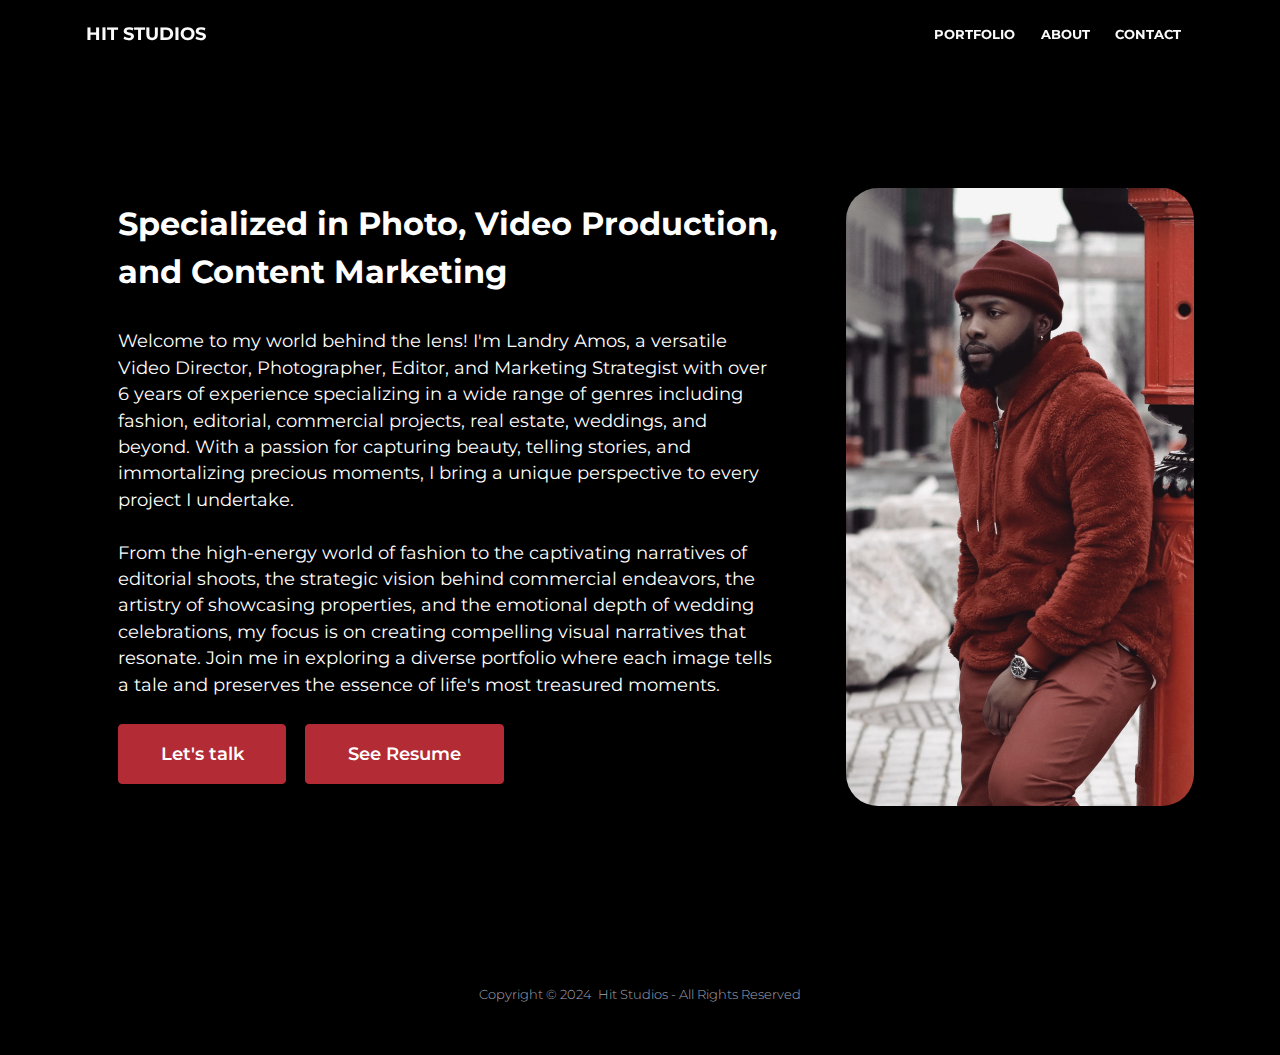
==== commit 758dec98: "create github pages" ====
--- a/aboutme.html
+++ b/aboutme.html
@@ -50,7 +50,34 @@
 </head>
 <body>
   
-  <section data-bs-version="5.1" class="header3 cid-u1K4dAaE6f" id="header03-3e">
+  <section class="menu1 cid-u1KD0kD5bC" once="menu" id="menu1-4o">
+    
+
+    <nav class="navbar navbar-dropdown navbar-fixed-top navbar-expand-lg">
+
+        <div class="container">
+            <div class="navbar-brand">
+                
+                <span class="navbar-caption-wrap"><a class="navbar-caption text-white display-7" href="#">HIT STUDIOS</a></span>
+            </div>            
+            <button class="navbar-toggler" type="button" data-toggle="collapse" data-target="#navbarSupportedContent" aria-controls="navbarNavAltMarkup" aria-expanded="false" aria-label="Toggle navigation">
+                <div class="hamburger">
+                    <span></span>
+                    <span></span>
+                    <span></span>
+                    <span></span>
+                </div>
+            </button>
+            <div class="collapse navbar-collapse" id="navbarSupportedContent">
+                <ul class="navbar-nav nav-dropdown nav-right" data-app-modern-menu="true"><li class="nav-item"><a class="nav-link link text-white text-primary display-4" href="index.html" aria-expanded="false"><strong>PORTFOLIO<br></strong><div class="line-animation"></div></a></li><li class="nav-item"><a class="nav-link link text-white text-primary display-4" href="aboutme.html" aria-expanded="false"><strong>ABOUT<br></strong><div class="line-animation"></div></a></li><li class="nav-item"><a class="nav-link link text-white text-primary display-4" href="contact.html" aria-expanded="false"><strong>CONTACT</strong></a></li></ul>
+
+                
+            </div>
+        </div>
+    </nav>
+</section>
+
+<section data-bs-version="5.1" class="header3 cid-u1K4dAaE6f" id="header03-3e">
 
     
 
@@ -107,33 +134,6 @@
     </div>
 </section>
 
-<section class="menu1 cid-u1KD0kD5bC" once="menu" id="menu1-4o">
-    
-
-    <nav class="navbar navbar-dropdown navbar-fixed-top navbar-expand-lg">
-
-        <div class="container">
-            <div class="navbar-brand">
-                
-                <span class="navbar-caption-wrap"><a class="navbar-caption text-white display-7" href="#">HIT STUDIOS</a></span>
-            </div>            
-            <button class="navbar-toggler" type="button" data-toggle="collapse" data-target="#navbarSupportedContent" aria-controls="navbarNavAltMarkup" aria-expanded="false" aria-label="Toggle navigation">
-                <div class="hamburger">
-                    <span></span>
-                    <span></span>
-                    <span></span>
-                    <span></span>
-                </div>
-            </button>
-            <div class="collapse navbar-collapse" id="navbarSupportedContent">
-                <ul class="navbar-nav nav-dropdown nav-right" data-app-modern-menu="true"><li class="nav-item"><a class="nav-link link text-white text-primary display-4" href="index.html" aria-expanded="false"><strong>PORTFOLIO<br></strong><div class="line-animation"></div></a></li><li class="nav-item"><a class="nav-link link text-white text-primary display-4" href="aboutme.html" aria-expanded="false"><strong>ABOUT<br></strong><div class="line-animation"></div></a></li><li class="nav-item"><a class="nav-link link text-white text-primary display-4" href="contact.html" aria-expanded="false"><strong>CONTACT</strong></a></li></ul>
-
-                
-            </div>
-        </div>
-    </nav>
-</section>
-
 
 <script src="assets/web/assets/jquery/jquery.min.js"></script>
   <script src="assets/popper/popper.min.js"></script>
--- a/assets/mobirise/css/mbr-additional.css
+++ b/assets/mobirise/css/mbr-additional.css
@@ -788,74 +788,6 @@
   position: relative;
   z-index: 1;
 }
-.cid-sLuKEisDim {
-  padding-top: 30px;
-  padding-bottom: 30px;
-  background-color: #000000;
-}
-.cid-sLuKEisDim .social-media {
-  display: flex;
-  -webkit-align-items: center;
-  align-items: center;
-  -webkit-justify-content: flex-end;
-  justify-content: flex-end;
-  padding-right: 4rem;
-}
-.cid-sLuKEisDim .social-media ul {
-  margin: 0;
-  padding: 0;
-  margin-bottom: 8px;
-}
-.cid-sLuKEisDim .social-media ul li {
-  padding: 4px;
-  display: inline-block;
-}
-.cid-sLuKEisDim .logo-section {
-  display: flex;
-  -webkit-align-items: center;
-  align-items: center;
-  -webkit-justify-content: flex-start;
-  justify-content: flex-start;
-  padding-left: 4rem;
-}
-.cid-sLuKEisDim .logo-section img {
-  width: auto;
-}
-.cid-sLuKEisDim .icon-transition span {
-  color: #ffffff;
-  display: block;
-  padding: 0.1rem 0.8rem;
-  height: 3em;
-  line-height: 3em;
-  border-radius: 50%;
-  background-color: #000000;
-  width: 3em;
-  -webkit-transition: all 0.3s ease-out 0s;
-  transition: all 0.3s ease-out 0s;
-  font-size: 13px;
-}
-.cid-sLuKEisDim .icon-transition span:hover {
-  background-color: #3f424e;
-}
-.cid-sLuKEisDim .mbr-text {
-  color: #a3a6b2;
-}
-@media (max-width: 991px) {
-  .cid-sLuKEisDim .social-media {
-    -webkit-justify-content: center;
-    justify-content: center;
-    padding-right: 15px;
-  }
-  .cid-sLuKEisDim .logo-section {
-    -webkit-justify-content: center;
-    justify-content: center;
-    padding-left: 15px;
-    margin-bottom: 1.5rem;
-  }
-  .cid-sLuKEisDim .mbr-text {
-    margin-bottom: 1.5rem;
-  }
-}
 .cid-u1KD0kD5bC {
   z-index: 1000;
   width: 100%;
--- a/assets/mobirise/css/mbr-additional.css
+++ b/assets/mobirise/css/mbr-additional.css
@@ -788,74 +788,6 @@
   position: relative;
   z-index: 1;
 }
-.cid-sLuKEisDim {
-  padding-top: 30px;
-  padding-bottom: 30px;
-  background-color: #000000;
-}
-.cid-sLuKEisDim .social-media {
-  display: flex;
-  -webkit-align-items: center;
-  align-items: center;
-  -webkit-justify-content: flex-end;
-  justify-content: flex-end;
-  padding-right: 4rem;
-}
-.cid-sLuKEisDim .social-media ul {
-  margin: 0;
-  padding: 0;
-  margin-bottom: 8px;
-}
-.cid-sLuKEisDim .social-media ul li {
-  padding: 4px;
-  display: inline-block;
-}
-.cid-sLuKEisDim .logo-section {
-  display: flex;
-  -webkit-align-items: center;
-  align-items: center;
-  -webkit-justify-content: flex-start;
-  justify-content: flex-start;
-  padding-left: 4rem;
-}
-.cid-sLuKEisDim .logo-section img {
-  width: auto;
-}
-.cid-sLuKEisDim .icon-transition span {
-  color: #ffffff;
-  display: block;
-  padding: 0.1rem 0.8rem;
-  height: 3em;
-  line-height: 3em;
-  border-radius: 50%;
-  background-color: #000000;
-  width: 3em;
-  -webkit-transition: all 0.3s ease-out 0s;
-  transition: all 0.3s ease-out 0s;
-  font-size: 13px;
-}
-.cid-sLuKEisDim .icon-transition span:hover {
-  background-color: #3f424e;
-}
-.cid-sLuKEisDim .mbr-text {
-  color: #a3a6b2;
-}
-@media (max-width: 991px) {
-  .cid-sLuKEisDim .social-media {
-    -webkit-justify-content: center;
-    justify-content: center;
-    padding-right: 15px;
-  }
-  .cid-sLuKEisDim .logo-section {
-    -webkit-justify-content: center;
-    justify-content: center;
-    padding-left: 15px;
-    margin-bottom: 1.5rem;
-  }
-  .cid-sLuKEisDim .mbr-text {
-    margin-bottom: 1.5rem;
-  }
-}
 .cid-u1KD0kD5bC {
   z-index: 1000;
   width: 100%;
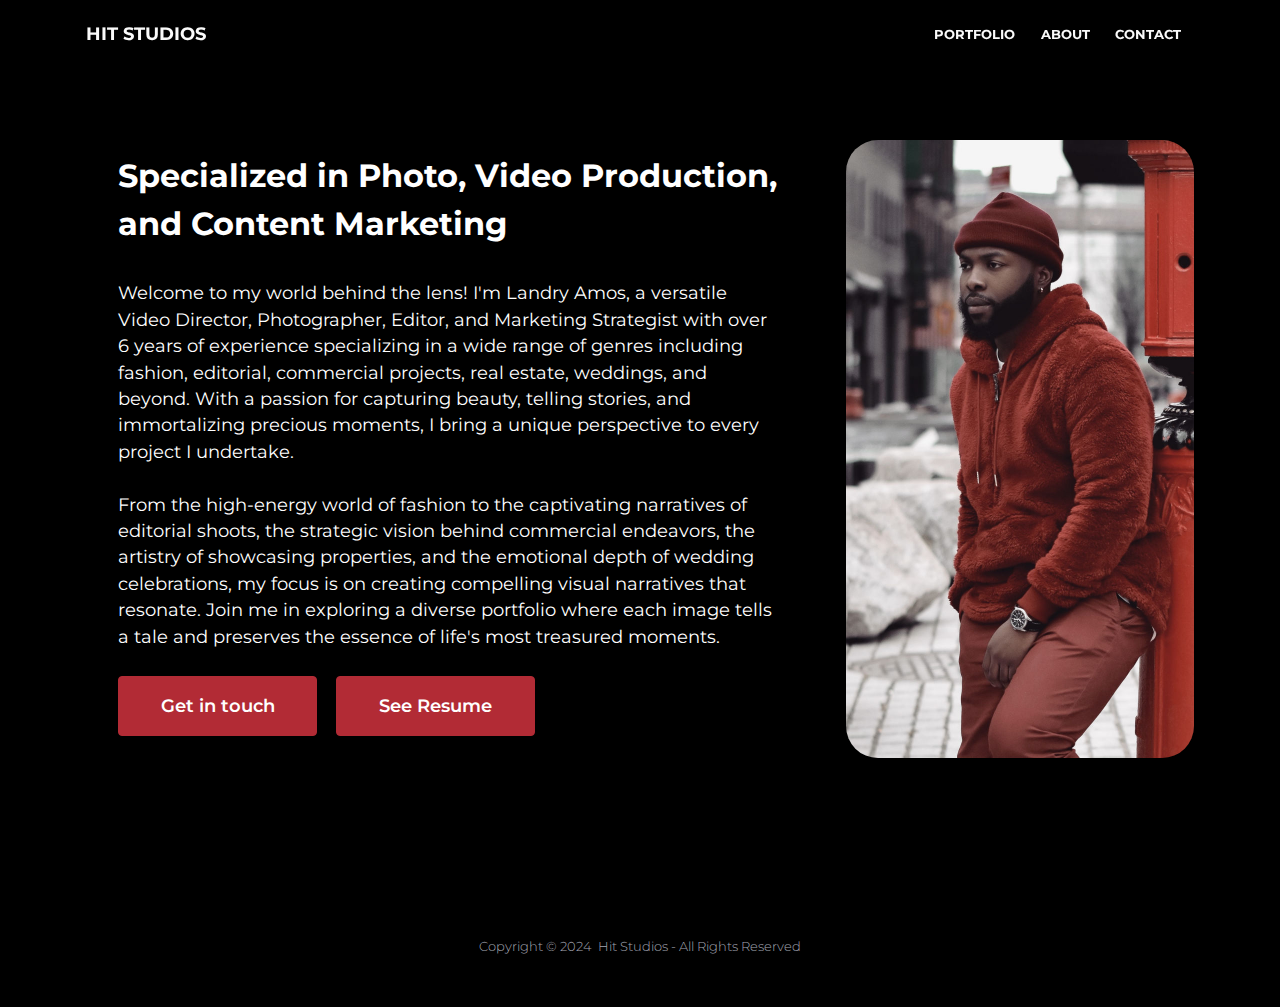
==== commit 1dc3d3b3: "create github pages" ====
--- a/aboutme.html
+++ b/aboutme.html
@@ -93,7 +93,7 @@
                 <div class="text-wrapper align-left">
                     <h1 class="mbr-section-title mbr-fonts-style mb-4 display-5"><strong>Specialized in Photo, Video Production, and Content Marketing&nbsp;</strong></h1>
                     <p class="mbr-text mbr-fonts-style display-7">Welcome to my world behind the lens! I'm Landry Amos, a versatile Video Director, Photographer, Editor, and Marketing Strategist with over 6 years of experience&nbsp;specializing in a wide range of genres including fashion, editorial, commercial projects, real estate, weddings, and beyond. With a passion for capturing beauty, telling stories, and immortalizing precious moments, I bring a unique perspective to every project I undertake.<br><br> From the high-energy world of fashion to the captivating narratives of editorial shoots, the strategic vision behind commercial endeavors, the artistry of showcasing properties, and the emotional depth of wedding celebrations, my focus is on creating compelling visual narratives that resonate. Join me in exploring a diverse portfolio where each image tells a tale and preserves the essence of life's most treasured moments.<br></p>
-                    <div class="mbr-section-btn mt-3"><a class="btn btn-lg btn-secondary display-7" href="#">Let's talk</a> <a class="btn btn-lg btn-secondary display-7" href="#">See Resume</a></div>
+                    <div class="mbr-section-btn mt-3"><a class="btn btn-lg btn-secondary display-7" href="#">Get in touch</a> <a class="btn btn-lg btn-secondary display-7" href="#">See Resume</a></div>
                 </div>
             </div>
         </div>
--- a/assets/mobirise/css/mbr-additional.css
+++ b/assets/mobirise/css/mbr-additional.css
@@ -707,7 +707,7 @@
   top: 0;
   width: 100%;
   height: 100%;
-  background-color: #ffffff;
+  background-color: #000000;
   opacity: 0;
   -webkit-transition: 0.2s opacity ease-in-out;
   transition: 0.2s opacity ease-in-out;
@@ -1229,7 +1229,7 @@
   }
 }
 .cid-u1K4dAaE6f {
-  padding-top: 8rem;
+  padding-top: 5rem;
   padding-bottom: 8rem;
   background-color: #000000;
 }
@@ -2089,7 +2089,7 @@
   }
 }
 .cid-u1K85Ph5CP {
-  padding-top: 6rem;
+  padding-top: 4rem;
   padding-bottom: 0rem;
   background-color: #000000;
 }
@@ -2569,8 +2569,6 @@
   }
 }
 .cid-u1LdQNw7Qq {
-  padding-top: 10rem;
-  padding-bottom: 10rem;
   background-color: #000000;
 }
 .cid-u1LdQNw7Qq .mbr-fallback-image.disabled {
--- a/assets/mobirise/css/mbr-additional.css
+++ b/assets/mobirise/css/mbr-additional.css
@@ -707,7 +707,7 @@
   top: 0;
   width: 100%;
   height: 100%;
-  background-color: #ffffff;
+  background-color: #000000;
   opacity: 0;
   -webkit-transition: 0.2s opacity ease-in-out;
   transition: 0.2s opacity ease-in-out;
@@ -1229,7 +1229,7 @@
   }
 }
 .cid-u1K4dAaE6f {
-  padding-top: 8rem;
+  padding-top: 5rem;
   padding-bottom: 8rem;
   background-color: #000000;
 }
@@ -2089,7 +2089,7 @@
   }
 }
 .cid-u1K85Ph5CP {
-  padding-top: 6rem;
+  padding-top: 4rem;
   padding-bottom: 0rem;
   background-color: #000000;
 }
@@ -2569,8 +2569,6 @@
   }
 }
 .cid-u1LdQNw7Qq {
-  padding-top: 10rem;
-  padding-bottom: 10rem;
   background-color: #000000;
 }
 .cid-u1LdQNw7Qq .mbr-fallback-image.disabled {
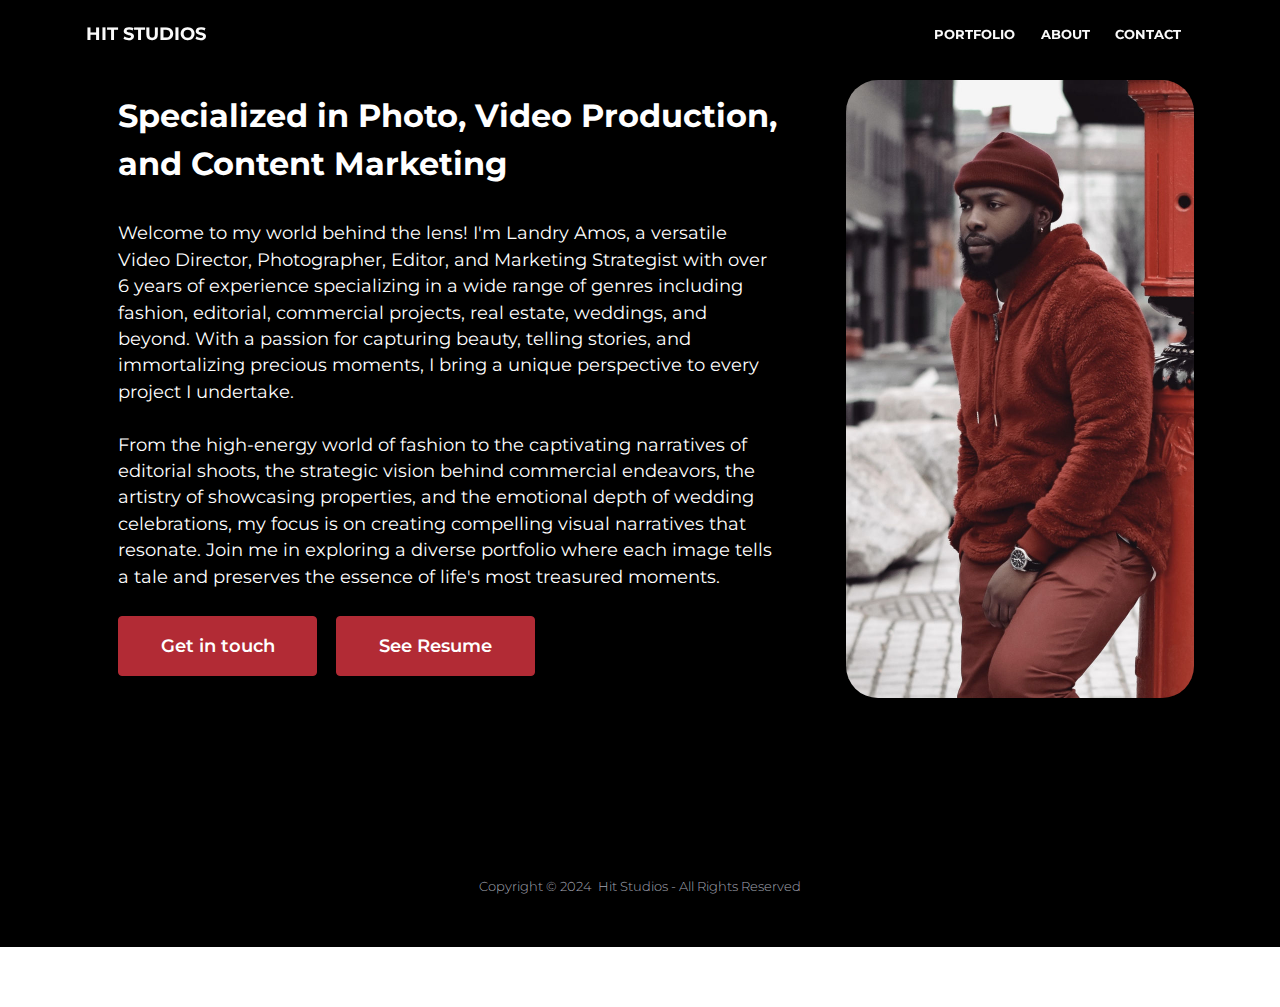
==== commit f6985a7e: "create github pages" ====
--- a/aboutme.html
+++ b/aboutme.html
@@ -50,34 +50,7 @@
 </head>
 <body>
   
-  <section class="menu1 cid-u1KD0kD5bC" once="menu" id="menu1-4o">
-    
-
-    <nav class="navbar navbar-dropdown navbar-fixed-top navbar-expand-lg">
-
-        <div class="container">
-            <div class="navbar-brand">
-                
-                <span class="navbar-caption-wrap"><a class="navbar-caption text-white display-7" href="#">HIT STUDIOS</a></span>
-            </div>            
-            <button class="navbar-toggler" type="button" data-toggle="collapse" data-target="#navbarSupportedContent" aria-controls="navbarNavAltMarkup" aria-expanded="false" aria-label="Toggle navigation">
-                <div class="hamburger">
-                    <span></span>
-                    <span></span>
-                    <span></span>
-                    <span></span>
-                </div>
-            </button>
-            <div class="collapse navbar-collapse" id="navbarSupportedContent">
-                <ul class="navbar-nav nav-dropdown nav-right" data-app-modern-menu="true"><li class="nav-item"><a class="nav-link link text-white text-primary display-4" href="index.html" aria-expanded="false"><strong>PORTFOLIO<br></strong><div class="line-animation"></div></a></li><li class="nav-item"><a class="nav-link link text-white text-primary display-4" href="aboutme.html" aria-expanded="false"><strong>ABOUT<br></strong><div class="line-animation"></div></a></li><li class="nav-item"><a class="nav-link link text-white text-primary display-4" href="contact.html" aria-expanded="false"><strong>CONTACT</strong></a></li></ul>
-
-                
-            </div>
-        </div>
-    </nav>
-</section>
-
-<section data-bs-version="5.1" class="header3 cid-u1K4dAaE6f" id="header03-3e">
+  <section data-bs-version="5.1" class="header3 cid-u1K4dAaE6f" id="header03-3e">
 
     
 
@@ -134,6 +107,33 @@
     </div>
 </section>
 
+<section class="menu1 cid-u1KD0kD5bC" once="menu" id="menu1-4o">
+    
+
+    <nav class="navbar navbar-dropdown navbar-fixed-top navbar-expand-lg">
+
+        <div class="container">
+            <div class="navbar-brand">
+                
+                <span class="navbar-caption-wrap"><a class="navbar-caption text-white display-7" href="#">HIT STUDIOS</a></span>
+            </div>            
+            <button class="navbar-toggler" type="button" data-toggle="collapse" data-target="#navbarSupportedContent" aria-controls="navbarNavAltMarkup" aria-expanded="false" aria-label="Toggle navigation">
+                <div class="hamburger">
+                    <span></span>
+                    <span></span>
+                    <span></span>
+                    <span></span>
+                </div>
+            </button>
+            <div class="collapse navbar-collapse" id="navbarSupportedContent">
+                <ul class="navbar-nav nav-dropdown nav-right" data-app-modern-menu="true"><li class="nav-item"><a class="nav-link link text-white text-primary display-4" href="index.html" aria-expanded="false"><strong>PORTFOLIO<br></strong><div class="line-animation"></div></a></li><li class="nav-item"><a class="nav-link link text-white text-primary display-4" href="aboutme.html" aria-expanded="false"><strong>ABOUT<br></strong><div class="line-animation"></div></a></li><li class="nav-item"><a class="nav-link link text-white text-primary display-4" href="contact.html" aria-expanded="false"><strong>CONTACT</strong></a></li></ul>
+
+                
+            </div>
+        </div>
+    </nav>
+</section>
+
 
 <script src="assets/web/assets/jquery/jquery.min.js"></script>
   <script src="assets/popper/popper.min.js"></script>
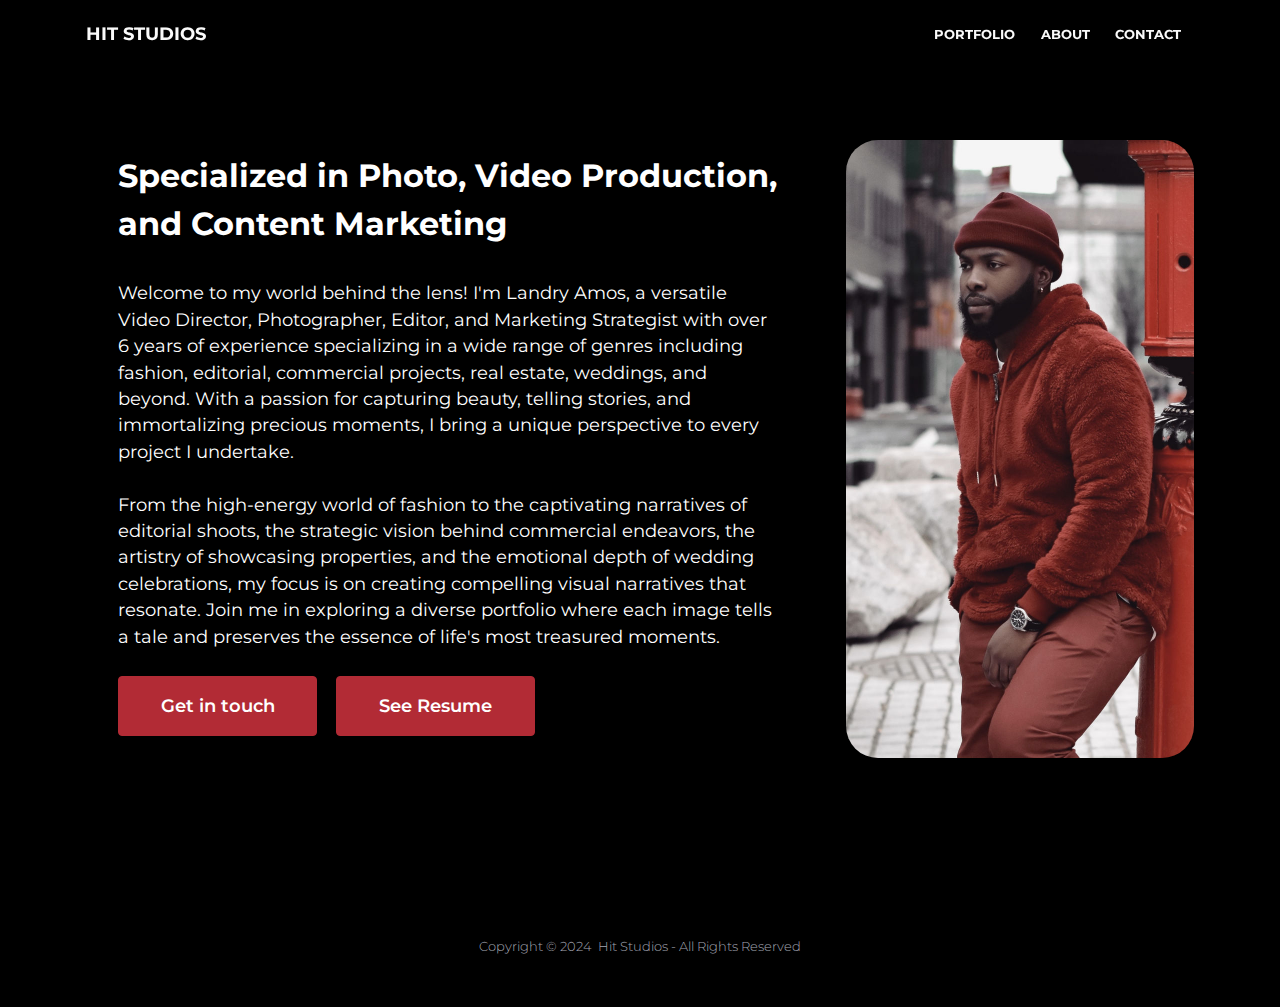
==== commit e541061e: "create github pages" ====
--- a/aboutme.html
+++ b/aboutme.html
@@ -10,7 +10,7 @@
   <meta property="og:image" content="">
   <meta name="twitter:title" content="About">
   <meta name="viewport" content="width=device-width, initial-scale=1, minimum-scale=1">
-  <link rel="shortcut icon" href="assets/images/logo1.png" type="image/x-icon">
+  <link rel="shortcut icon" href="assets/images/ig-black-128x128.png" type="image/x-icon">
   <meta name="description" content="">
   
   
@@ -50,7 +50,34 @@
 </head>
 <body>
   
-  <section data-bs-version="5.1" class="header3 cid-u1K4dAaE6f" id="header03-3e">
+  <section class="menu1 cid-u1KD0kD5bC" once="menu" id="menu1-4o">
+    
+
+    <nav class="navbar navbar-dropdown navbar-fixed-top navbar-expand-lg">
+
+        <div class="container">
+            <div class="navbar-brand">
+                
+                <span class="navbar-caption-wrap"><a class="navbar-caption text-white display-7" href="#">HIT STUDIOS</a></span>
+            </div>            
+            <button class="navbar-toggler" type="button" data-toggle="collapse" data-target="#navbarSupportedContent" aria-controls="navbarNavAltMarkup" aria-expanded="false" aria-label="Toggle navigation">
+                <div class="hamburger">
+                    <span></span>
+                    <span></span>
+                    <span></span>
+                    <span></span>
+                </div>
+            </button>
+            <div class="collapse navbar-collapse" id="navbarSupportedContent">
+                <ul class="navbar-nav nav-dropdown nav-right" data-app-modern-menu="true"><li class="nav-item"><a class="nav-link link text-white text-primary display-4" href="index.html" aria-expanded="false"><strong>PORTFOLIO<br></strong><div class="line-animation"></div></a></li><li class="nav-item"><a class="nav-link link text-white text-primary display-4" href="aboutme.html" aria-expanded="false"><strong>ABOUT<br></strong><div class="line-animation"></div></a></li><li class="nav-item"><a class="nav-link link text-white text-primary display-4" href="contact.html" aria-expanded="false"><strong>CONTACT</strong></a></li></ul>
+
+                
+            </div>
+        </div>
+    </nav>
+</section>
+
+<section data-bs-version="5.1" class="header3 cid-u1K4dAaE6f" id="header03-3e">
 
     
 
@@ -107,33 +134,6 @@
     </div>
 </section>
 
-<section class="menu1 cid-u1KD0kD5bC" once="menu" id="menu1-4o">
-    
-
-    <nav class="navbar navbar-dropdown navbar-fixed-top navbar-expand-lg">
-
-        <div class="container">
-            <div class="navbar-brand">
-                
-                <span class="navbar-caption-wrap"><a class="navbar-caption text-white display-7" href="#">HIT STUDIOS</a></span>
-            </div>            
-            <button class="navbar-toggler" type="button" data-toggle="collapse" data-target="#navbarSupportedContent" aria-controls="navbarNavAltMarkup" aria-expanded="false" aria-label="Toggle navigation">
-                <div class="hamburger">
-                    <span></span>
-                    <span></span>
-                    <span></span>
-                    <span></span>
-                </div>
-            </button>
-            <div class="collapse navbar-collapse" id="navbarSupportedContent">
-                <ul class="navbar-nav nav-dropdown nav-right" data-app-modern-menu="true"><li class="nav-item"><a class="nav-link link text-white text-primary display-4" href="index.html" aria-expanded="false"><strong>PORTFOLIO<br></strong><div class="line-animation"></div></a></li><li class="nav-item"><a class="nav-link link text-white text-primary display-4" href="aboutme.html" aria-expanded="false"><strong>ABOUT<br></strong><div class="line-animation"></div></a></li><li class="nav-item"><a class="nav-link link text-white text-primary display-4" href="contact.html" aria-expanded="false"><strong>CONTACT</strong></a></li></ul>
-
-                
-            </div>
-        </div>
-    </nav>
-</section>
-
 
 <script src="assets/web/assets/jquery/jquery.min.js"></script>
   <script src="assets/popper/popper.min.js"></script>
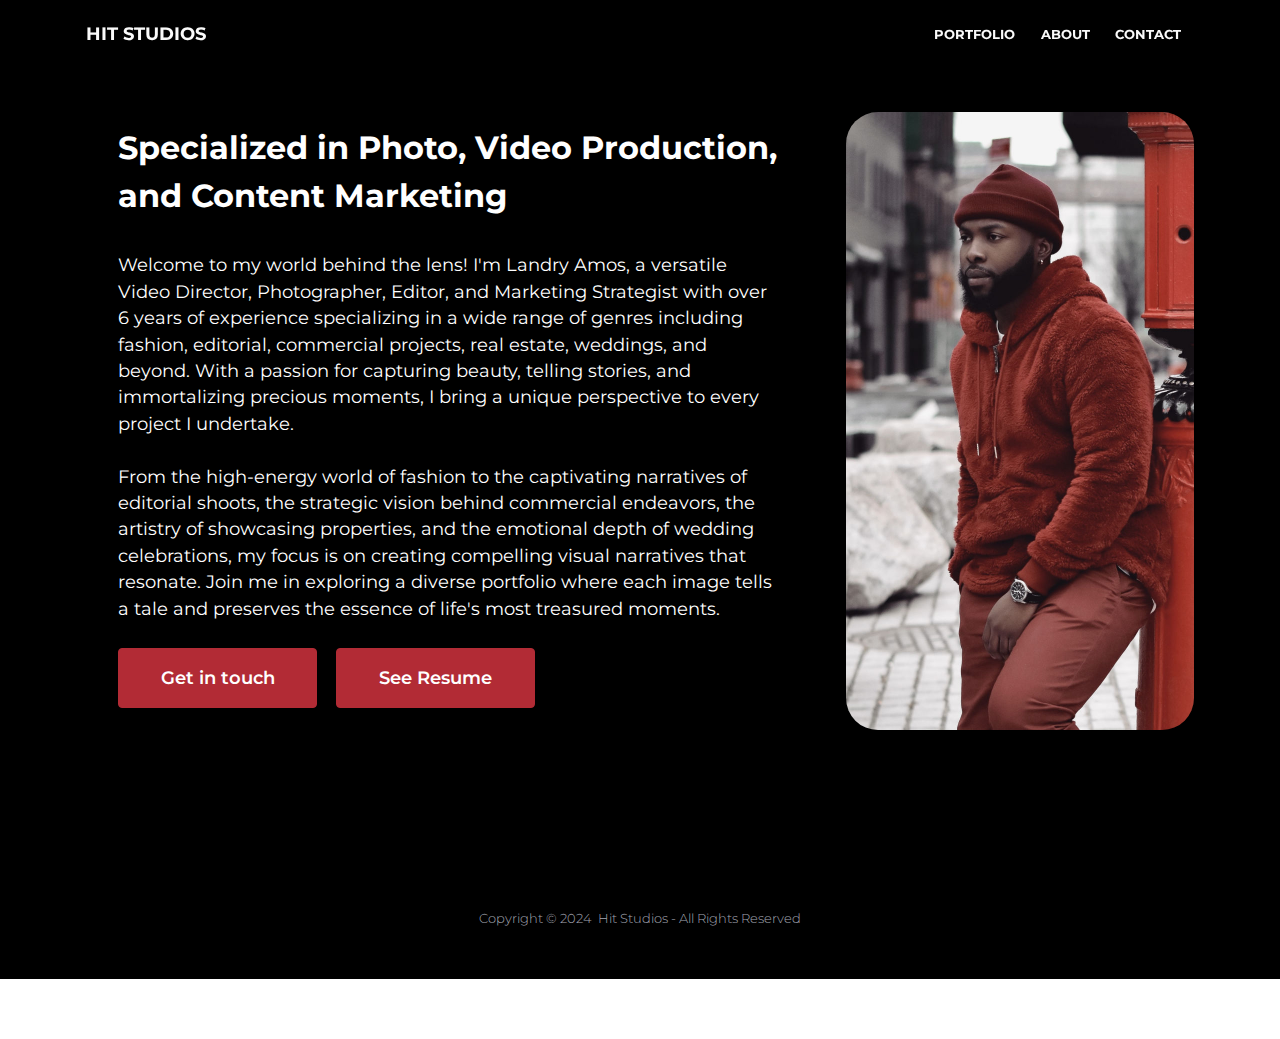
==== commit e84d893b: "create github pages" ====
--- a/aboutme.html
+++ b/aboutme.html
@@ -50,34 +50,7 @@
 </head>
 <body>
   
-  <section class="menu1 cid-u1KD0kD5bC" once="menu" id="menu1-4o">
-    
-
-    <nav class="navbar navbar-dropdown navbar-fixed-top navbar-expand-lg">
-
-        <div class="container">
-            <div class="navbar-brand">
-                
-                <span class="navbar-caption-wrap"><a class="navbar-caption text-white display-7" href="#">HIT STUDIOS</a></span>
-            </div>            
-            <button class="navbar-toggler" type="button" data-toggle="collapse" data-target="#navbarSupportedContent" aria-controls="navbarNavAltMarkup" aria-expanded="false" aria-label="Toggle navigation">
-                <div class="hamburger">
-                    <span></span>
-                    <span></span>
-                    <span></span>
-                    <span></span>
-                </div>
-            </button>
-            <div class="collapse navbar-collapse" id="navbarSupportedContent">
-                <ul class="navbar-nav nav-dropdown nav-right" data-app-modern-menu="true"><li class="nav-item"><a class="nav-link link text-white text-primary display-4" href="index.html" aria-expanded="false"><strong>PORTFOLIO<br></strong><div class="line-animation"></div></a></li><li class="nav-item"><a class="nav-link link text-white text-primary display-4" href="aboutme.html" aria-expanded="false"><strong>ABOUT<br></strong><div class="line-animation"></div></a></li><li class="nav-item"><a class="nav-link link text-white text-primary display-4" href="contact.html" aria-expanded="false"><strong>CONTACT</strong></a></li></ul>
-
-                
-            </div>
-        </div>
-    </nav>
-</section>
-
-<section data-bs-version="5.1" class="header3 cid-u1K4dAaE6f" id="header03-3e">
+  <section data-bs-version="5.1" class="header3 cid-u1K4dAaE6f" id="header03-3e">
 
     
 
@@ -134,6 +107,33 @@
     </div>
 </section>
 
+<section class="menu1 cid-u1KD0kD5bC" once="menu" id="menu1-4o">
+    
+
+    <nav class="navbar navbar-dropdown navbar-fixed-top navbar-expand-lg">
+
+        <div class="container">
+            <div class="navbar-brand">
+                
+                <span class="navbar-caption-wrap"><a class="navbar-caption text-white display-7" href="#">HIT STUDIOS</a></span>
+            </div>            
+            <button class="navbar-toggler" type="button" data-toggle="collapse" data-target="#navbarSupportedContent" aria-controls="navbarNavAltMarkup" aria-expanded="false" aria-label="Toggle navigation">
+                <div class="hamburger">
+                    <span></span>
+                    <span></span>
+                    <span></span>
+                    <span></span>
+                </div>
+            </button>
+            <div class="collapse navbar-collapse" id="navbarSupportedContent">
+                <ul class="navbar-nav nav-dropdown nav-right" data-app-modern-menu="true"><li class="nav-item"><a class="nav-link link text-white text-primary display-4" href="index.html" aria-expanded="false"><strong>PORTFOLIO<br></strong><div class="line-animation"></div></a></li><li class="nav-item"><a class="nav-link link text-white text-primary display-4" href="aboutme.html" aria-expanded="false"><strong>ABOUT<br></strong><div class="line-animation"></div></a></li><li class="nav-item"><a class="nav-link link text-white text-primary display-4" href="contact.html" aria-expanded="false"><strong>CONTACT</strong></a></li></ul>
+
+                
+            </div>
+        </div>
+    </nav>
+</section>
+
 
 <script src="assets/web/assets/jquery/jquery.min.js"></script>
   <script src="assets/popper/popper.min.js"></script>
--- a/assets/mobirise/css/mbr-additional.css
+++ b/assets/mobirise/css/mbr-additional.css
@@ -1229,7 +1229,7 @@
   }
 }
 .cid-u1K4dAaE6f {
-  padding-top: 5rem;
+  padding-top: 7rem;
   padding-bottom: 8rem;
   background-color: #000000;
 }
--- a/assets/mobirise/css/mbr-additional.css
+++ b/assets/mobirise/css/mbr-additional.css
@@ -1229,7 +1229,7 @@
   }
 }
 .cid-u1K4dAaE6f {
-  padding-top: 5rem;
+  padding-top: 7rem;
   padding-bottom: 8rem;
   background-color: #000000;
 }
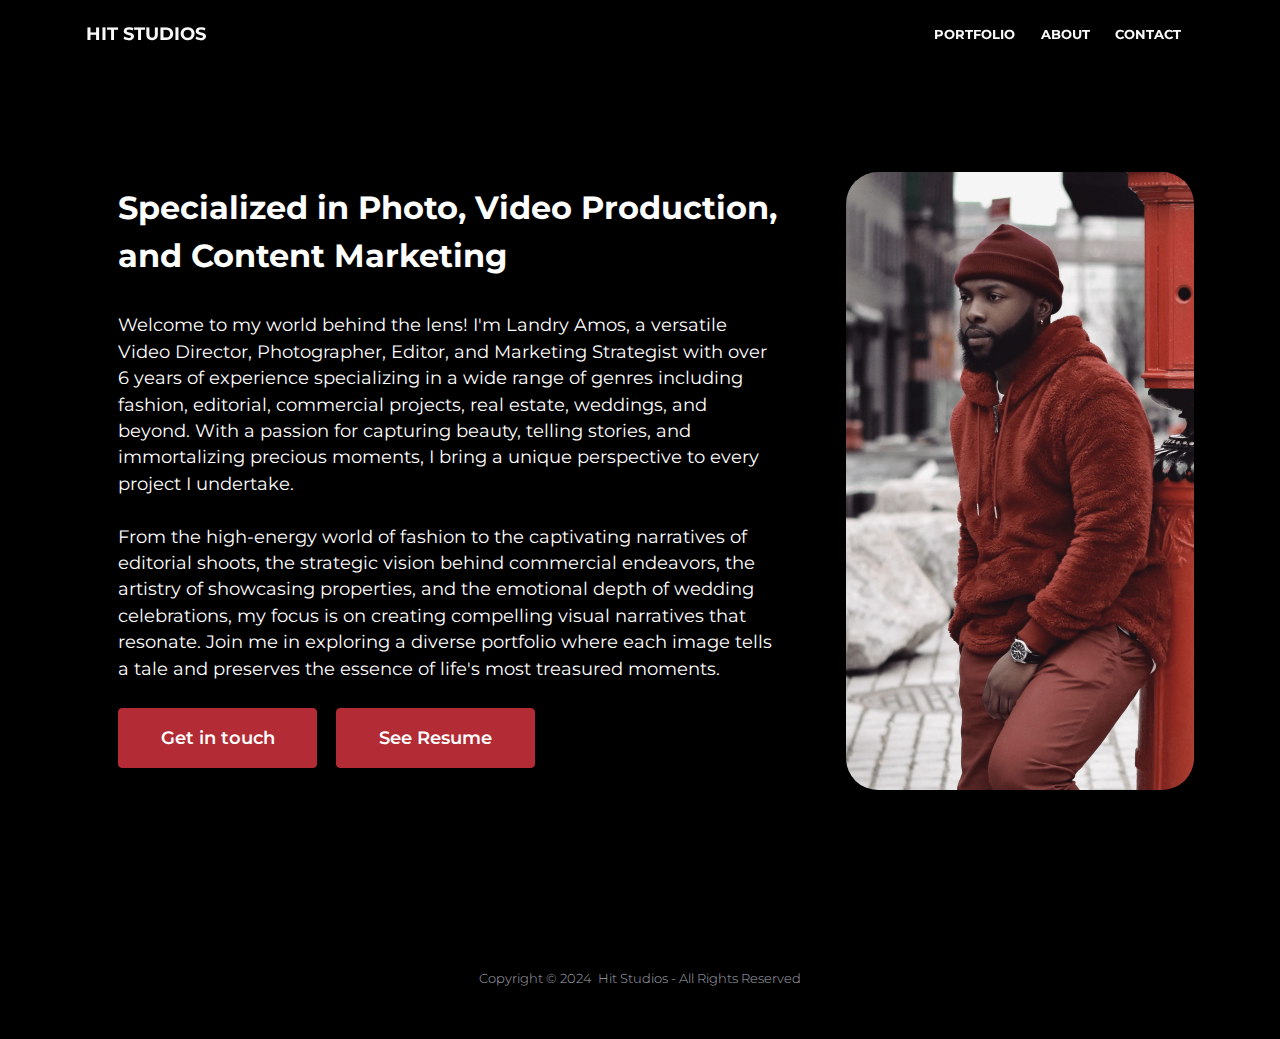
==== commit 3e6697c2: "create github pages" ====
--- a/aboutme.html
+++ b/aboutme.html
@@ -50,7 +50,34 @@
 </head>
 <body>
   
-  <section data-bs-version="5.1" class="header3 cid-u1K4dAaE6f" id="header03-3e">
+  <section class="menu1 cid-u1KD0kD5bC" once="menu" id="menu1-4o">
+    
+
+    <nav class="navbar navbar-dropdown navbar-fixed-top navbar-expand-lg">
+
+        <div class="container">
+            <div class="navbar-brand">
+                
+                <span class="navbar-caption-wrap"><a class="navbar-caption text-white display-7" href="#">HIT STUDIOS</a></span>
+            </div>            
+            <button class="navbar-toggler" type="button" data-toggle="collapse" data-target="#navbarSupportedContent" aria-controls="navbarNavAltMarkup" aria-expanded="false" aria-label="Toggle navigation">
+                <div class="hamburger">
+                    <span></span>
+                    <span></span>
+                    <span></span>
+                    <span></span>
+                </div>
+            </button>
+            <div class="collapse navbar-collapse" id="navbarSupportedContent">
+                <ul class="navbar-nav nav-dropdown nav-right" data-app-modern-menu="true"><li class="nav-item"><a class="nav-link link text-white text-primary display-4" href="index.html" aria-expanded="false"><strong>PORTFOLIO<br></strong><div class="line-animation"></div></a></li><li class="nav-item"><a class="nav-link link text-white text-primary display-4" href="aboutme.html" aria-expanded="false"><strong>ABOUT<br></strong><div class="line-animation"></div></a></li><li class="nav-item"><a class="nav-link link text-white text-primary display-4" href="contact.html" aria-expanded="false"><strong>CONTACT</strong></a></li></ul>
+
+                
+            </div>
+        </div>
+    </nav>
+</section>
+
+<section data-bs-version="5.1" class="header3 cid-u1K4dAaE6f" id="header03-3e">
 
     
 
@@ -107,33 +134,6 @@
     </div>
 </section>
 
-<section class="menu1 cid-u1KD0kD5bC" once="menu" id="menu1-4o">
-    
-
-    <nav class="navbar navbar-dropdown navbar-fixed-top navbar-expand-lg">
-
-        <div class="container">
-            <div class="navbar-brand">
-                
-                <span class="navbar-caption-wrap"><a class="navbar-caption text-white display-7" href="#">HIT STUDIOS</a></span>
-            </div>            
-            <button class="navbar-toggler" type="button" data-toggle="collapse" data-target="#navbarSupportedContent" aria-controls="navbarNavAltMarkup" aria-expanded="false" aria-label="Toggle navigation">
-                <div class="hamburger">
-                    <span></span>
-                    <span></span>
-                    <span></span>
-                    <span></span>
-                </div>
-            </button>
-            <div class="collapse navbar-collapse" id="navbarSupportedContent">
-                <ul class="navbar-nav nav-dropdown nav-right" data-app-modern-menu="true"><li class="nav-item"><a class="nav-link link text-white text-primary display-4" href="index.html" aria-expanded="false"><strong>PORTFOLIO<br></strong><div class="line-animation"></div></a></li><li class="nav-item"><a class="nav-link link text-white text-primary display-4" href="aboutme.html" aria-expanded="false"><strong>ABOUT<br></strong><div class="line-animation"></div></a></li><li class="nav-item"><a class="nav-link link text-white text-primary display-4" href="contact.html" aria-expanded="false"><strong>CONTACT</strong></a></li></ul>
-
-                
-            </div>
-        </div>
-    </nav>
-</section>
-
 
 <script src="assets/web/assets/jquery/jquery.min.js"></script>
   <script src="assets/popper/popper.min.js"></script>
